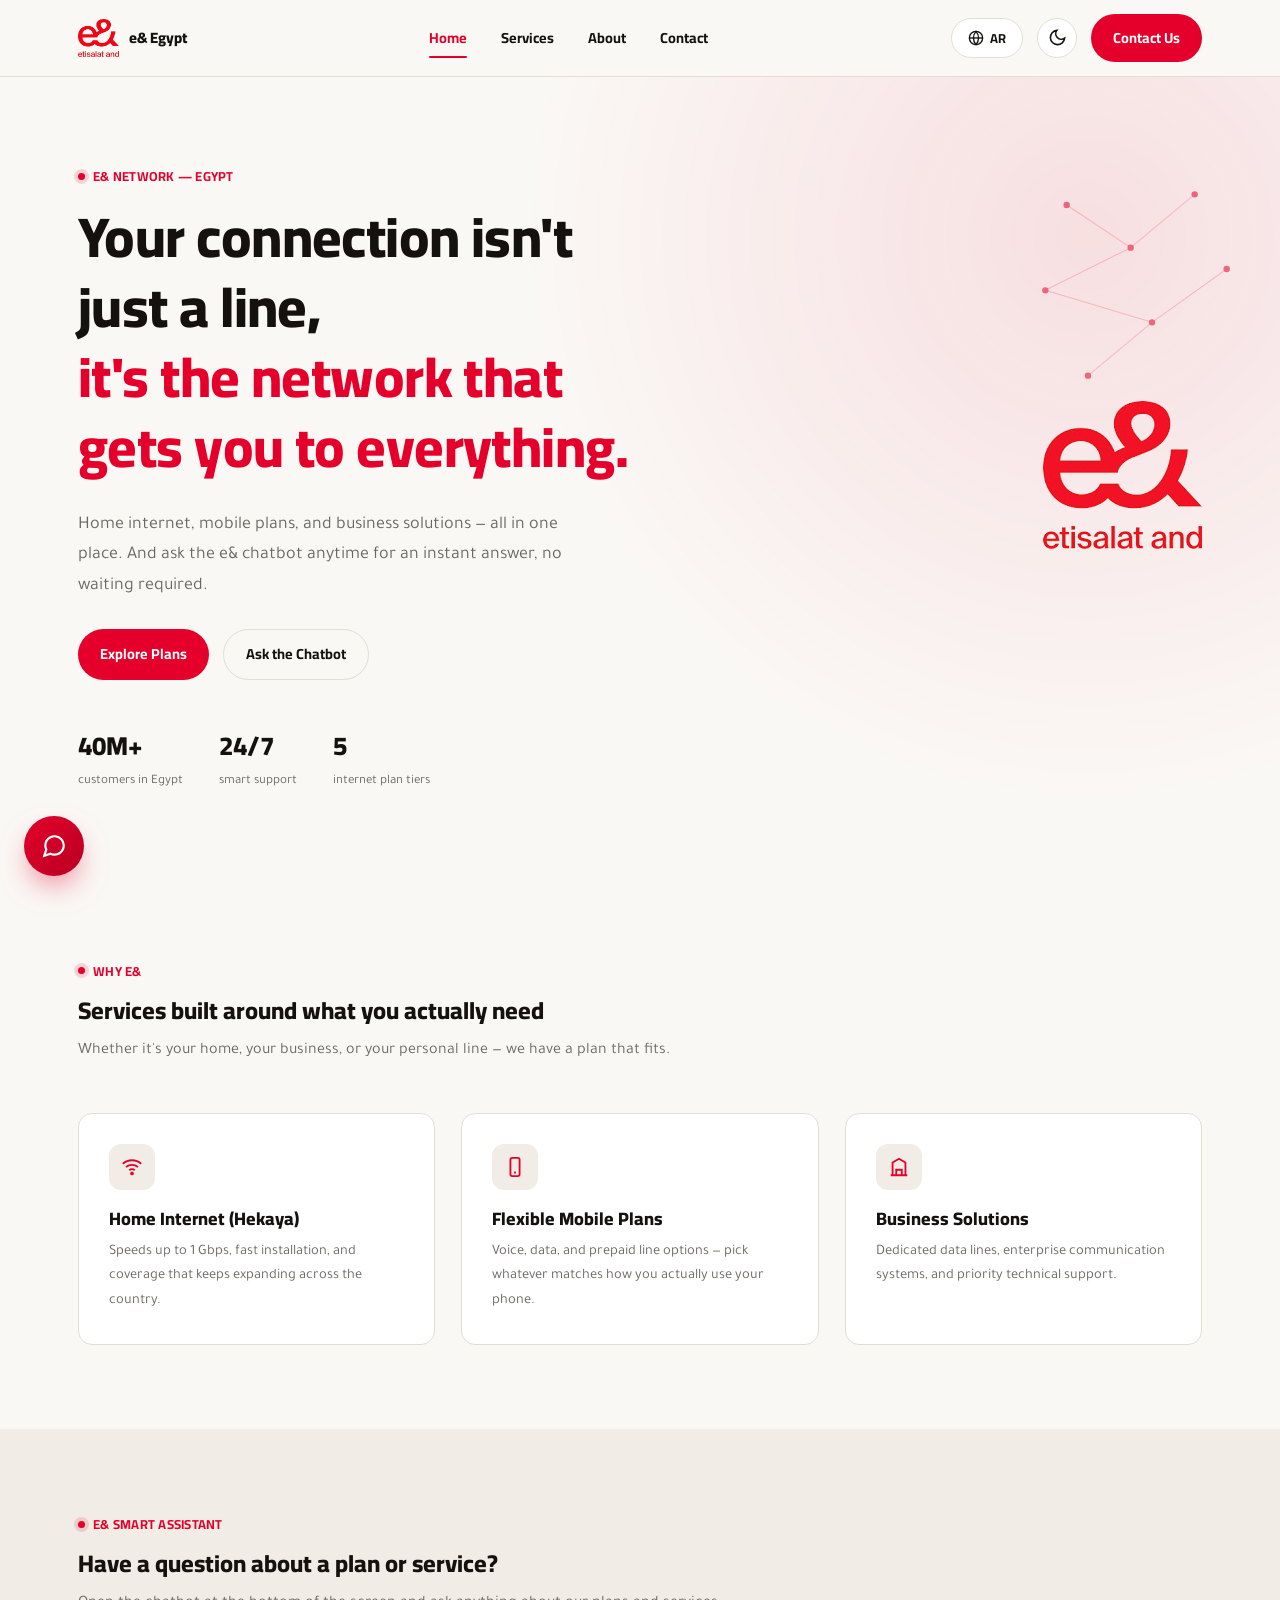
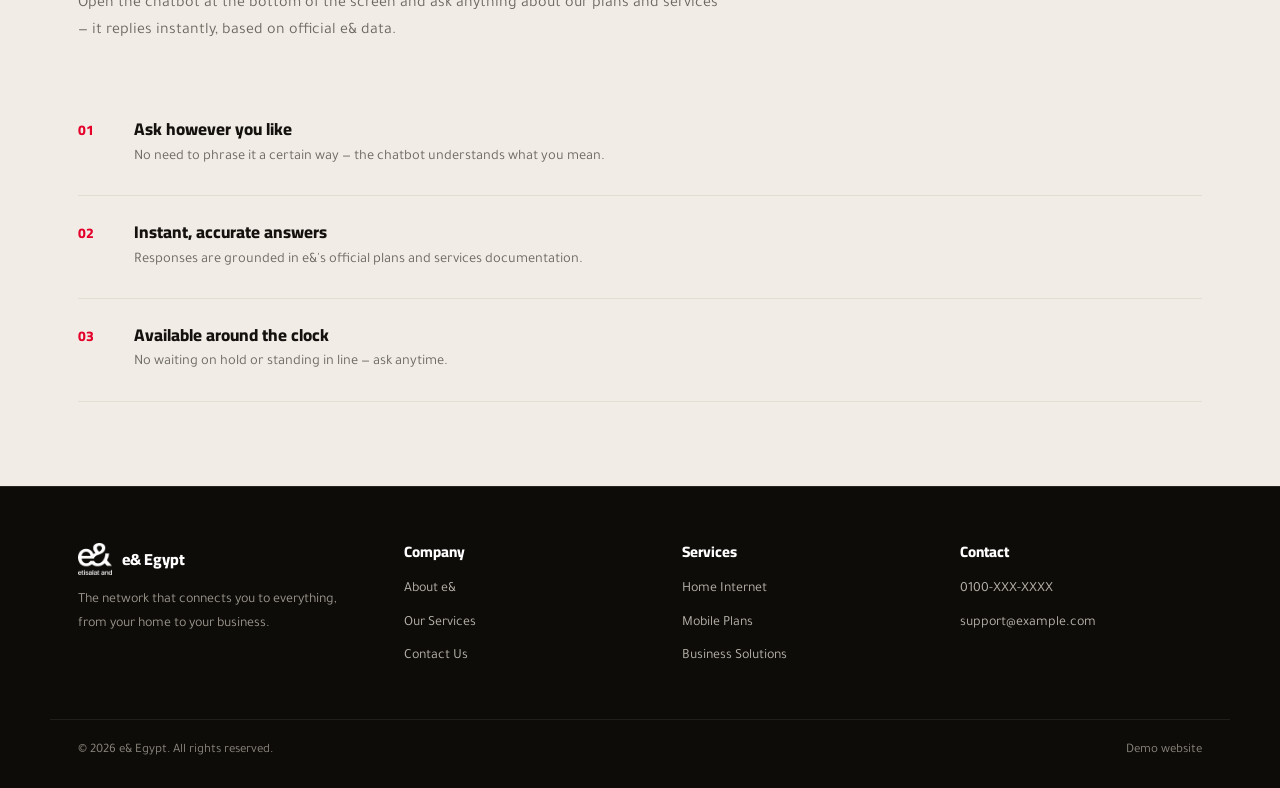
==== site/index.html @ a181a833 "baseline before architecture redesign" ====
<!DOCTYPE html>
<html lang="en">
<head>
<meta charset="UTF-8">
<meta name="viewport" content="width=device-width, initial-scale=1.0">
<title>e& Egypt | Connecting What Matters</title>
<link rel="stylesheet" href="assets/style.css?v=10">
<script src="assets/theme.js?v=10"></script>
<script src="assets/translations.js?v=10"></script>
<script src="assets/lang.js?v=10"></script>
</head>

<body>

<header class="site-header">
  <div class="container">
    <a href="index.html" class="brand">
      <img src="assets/logo.png" alt="e& logo">
      <span data-i18n="brand.name">e& Egypt</span>
    </a>
    <nav class="nav">
      <a href="index.html" class="active" data-i18n="nav.home">Home</a>
      <a href="services.html" data-i18n="nav.services">Services</a>
      <a href="about.html" data-i18n="nav.about">About</a>
      <a href="contact.html" data-i18n="nav.contact">Contact</a>
    </nav>
    <div class="header-actions">
      <button id="lang-toggle" class="lang-toggle" aria-label="Switch language">
        <svg viewBox="0 0 24 24" fill="none" stroke="currentColor" stroke-width="2"><circle cx="12" cy="12" r="10"></circle><line x1="2" y1="12" x2="22" y2="12"></line><path d="M12 2a15 15 0 0 1 0 20 15 15 0 0 1 0-20z"></path></svg>
        <span id="lang-toggle-label">AR</span>
      </button>
      <button id="theme-toggle" class="theme-toggle" aria-label="Toggle dark mode">
        <svg class="moon" viewBox="0 0 24 24" fill="none" stroke="currentColor" stroke-width="2"><path d="M21 12.8A9 9 0 1 1 11.2 3 7 7 0 0 0 21 12.8z"></path></svg>
        <svg class="sun" viewBox="0 0 24 24" fill="none" stroke="currentColor" stroke-width="2"><circle cx="12" cy="12" r="4"></circle><path d="M12 2v2M12 20v2M4.9 4.9l1.4 1.4M17.7 17.7l1.4 1.4M2 12h2M20 12h2M4.9 19.1l1.4-1.4M17.7 6.3l1.4-1.4"></path></svg>
      </button>
      <a href="contact.html" class="btn btn-primary" data-i18n="nav.contactBtn">Contact Us</a>
    </div>
  </div>
</header>

<section class="hero">
  <svg class="signal-grid" viewBox="0 0 1200 700" preserveAspectRatio="xMidYMid slice">
    <g fill="#E4002B">
      <circle cx="1000" cy="120" r="3"></circle>
      <circle cx="1060" cy="160" r="3"></circle>
      <circle cx="1120" cy="110" r="3"></circle>
      <circle cx="980" cy="200" r="3"></circle>
      <circle cx="1080" cy="230" r="3"></circle>
      <circle cx="1150" cy="180" r="3"></circle>
      <circle cx="1020" cy="280" r="3"></circle>
    </g>
    <g stroke="#E4002B" stroke-width="1" opacity="0.35">
      <line x1="1000" y1="120" x2="1060" y2="160"></line>
      <line x1="1060" y1="160" x2="1120" y2="110"></line>
      <line x1="1060" y1="160" x2="980" y2="200"></line>
      <line x1="980" y1="200" x2="1080" y2="230"></line>
      <line x1="1080" y1="230" x2="1150" y2="180"></line>
      <line x1="1080" y1="230" x2="1020" y2="280"></line>
    </g>
  </svg>
  <div class="container hero-inner">
    <div>
      <div class="eyebrow" data-i18n="home.eyebrow">e& Network — Egypt</div>
      <h1 data-i18n-html="home.h1">Your connection isn't just a line,<br><em>it's the network that gets you to everything.</em></h1>
      <p class="lead" data-i18n="home.lead">Home internet, mobile plans, and business solutions — all in one place. And ask the e& chatbot anytime for an instant answer, no waiting required.</p>
      <div class="hero-cta">
        <a href="services.html" class="btn btn-primary" data-i18n="home.ctaPrimary">Explore Plans</a>
        <a href="#chat" class="btn btn-outline open-chat" data-i18n="home.ctaSecondary">Ask the Chatbot</a>
      </div>
      <div class="hero-stats">
        <div class="stat"><b data-i18n="home.stat1n">40M+</b><span data-i18n="home.stat1s">customers in Egypt</span></div>
        <div class="stat"><b data-i18n="home.stat2n">24/7</b><span data-i18n="home.stat2s">smart support</span></div>
        <div class="stat"><b data-i18n="home.stat3n">5</b><span data-i18n="home.stat3s">internet plan tiers</span></div>
      </div>
    </div>
    <div class="hero-visual">
      <img src="assets/logo.png" alt="e& logo" style="width:100%; opacity:.94;">
    </div>
  </div>
</section>

<section>
  <div class="container">
    <div class="section-head">
      <div class="eyebrow" data-i18n="home.whyEyebrow">Why e&</div>
      <h2 data-i18n="home.whyH2">Services built around what you actually need</h2>
      <p data-i18n="home.whyLead">Whether it's your home, your business, or your personal line — we have a plan that fits.</p>
    </div>
    <div class="grid-3">
      <div class="card">
        <div class="icon">
          <svg width="22" height="22" viewBox="0 0 24 24" fill="none" stroke="currentColor" stroke-width="2"><path d="M2 8.5a15 15 0 0 1 20 0M5.5 12a10 10 0 0 1 13 0M9 15.5a5 5 0 0 1 6 0"></path><circle cx="12" cy="19" r="1" fill="currentColor"></circle></svg>
        </div>
        <h3 data-i18n="home.card1h">Home Internet (Hekaya)</h3>
        <p data-i18n="home.card1p">Speeds up to 1 Gbps, fast installation, and coverage that keeps expanding across the country.</p>
      </div>
      <div class="card">
        <div class="icon">
          <svg width="22" height="22" viewBox="0 0 24 24" fill="none" stroke="currentColor" stroke-width="2"><rect x="7" y="2" width="10" height="20" rx="2"></rect><line x1="11" y1="18" x2="13" y2="18"></line></svg>
        </div>
        <h3 data-i18n="home.card2h">Flexible Mobile Plans</h3>
        <p data-i18n="home.card2p">Voice, data, and prepaid line options — pick whatever matches how you actually use your phone.</p>
      </div>
      <div class="card">
        <div class="icon">
          <svg width="22" height="22" viewBox="0 0 24 24" fill="none" stroke="currentColor" stroke-width="2"><path d="M3 21h18M5 21V7l7-4 7 4v14M9 21v-6h6v6"></path></svg>
        </div>
        <h3 data-i18n="home.card3h">Business Solutions</h3>
        <p data-i18n="home.card3p">Dedicated data lines, enterprise communication systems, and priority technical support.</p>
      </div>
    </div>
  </div>
</section>

<section class="section-alt" id="faq">
  <div class="container">
    <div class="section-head">
      <div class="eyebrow" data-i18n="home.faqEyebrow">e& Smart Assistant</div>
      <h2 data-i18n="home.faqH2">Have a question about a plan or service?</h2>
      <p data-i18n="home.faqLead">Open the chatbot at the bottom of the screen and ask anything about our plans and services — it replies instantly, based on official e& data.</p>
    </div>
    <div class="value-row">
      <span class="n">01</span>
      <div><h4 data-i18n="home.row1h">Ask however you like</h4><p data-i18n="home.row1p">No need to phrase it a certain way — the chatbot understands what you mean.</p></div>
    </div>
    <div class="value-row">
      <span class="n">02</span>
      <div><h4 data-i18n="home.row2h">Instant, accurate answers</h4><p data-i18n="home.row2p">Responses are grounded in e&'s official plans and services documentation.</p></div>
    </div>
    <div class="value-row">
      <span class="n">03</span>
      <div><h4 data-i18n="home.row3h">Available around the clock</h4><p data-i18n="home.row3p">No waiting on hold or standing in line — ask anytime.</p></div>
    </div>
  </div>
</section>

<footer class="site-footer">
  <div class="container">
    <div>
      <div class="foot-brand">
        <img src="assets/logo.png" alt="e& logo">
        <span data-i18n="brand.name">e& Egypt</span>
      </div>
      <p style="color:#B9B5AC; font-size:14px; max-width:280px;" data-i18n="footer.tagline">The network that connects you to everything, from your home to your business.</p>
    </div>
    <div>
      <h4 data-i18n="footer.company">Company</h4>
      <a href="about.html" data-i18n="footer.about">About e&</a>
      <a href="services.html" data-i18n="footer.services">Our Services</a>
      <a href="contact.html" data-i18n="footer.contact">Contact Us</a>
    </div>
    <div>
      <h4 data-i18n="footer.servicesHead">Services</h4>
      <a href="services.html" data-i18n="footer.home">Home Internet</a>
      <a href="services.html" data-i18n="footer.mobile">Mobile Plans</a>
      <a href="services.html" data-i18n="footer.business">Business Solutions</a>
    </div>
    <div>
      <h4 data-i18n="footer.contactHead">Contact</h4>
      <a href="tel:0100">0100-XXX-XXXX</a>
      <a href="mailto:support@example.com">support@example.com</a>
    </div>
  </div>
  <div class="footer-bottom">
    <span data-i18n="footer.rights">© 2026 e& Egypt. All rights reserved.</span>
    <span data-i18n="footer.demo">Demo website</span>
  </div>
</footer>

<button id="chat-launcher" aria-label="Open chatbot">
  <svg width="26" height="26" viewBox="0 0 24 24" fill="none" stroke="white" stroke-width="2"><path d="M21 11.5a8.4 8.4 0 0 1-.9 3.8 8.5 8.5 0 0 1-7.6 4.7 8.4 8.4 0 0 1-3.8-.9L3 21l1.9-5.7a8.4 8.4 0 0 1-.9-3.8 8.5 8.5 0 0 1 4.7-7.6 8.4 8.4 0 0 1 3.8-.9h.5a8.48 8.48 0 0 1 8 8v.5z"></path></svg>
</button>
<div id="chat-panel">
  <div class="chat-head">
    <span class="dot"></span>
    <div><b data-i18n="chat.title">e& Assistant</b><small data-i18n="chat.subtitle">Usually replies in seconds</small></div>
    <button id="chat-close" aria-label="Close">✕</button>
  </div>
  <div class="chat-model-bar">
    <span class="chat-model-label" data-i18n="chat.modelSelectorLabel">Model:</span>
    <div class="model-toggle-group">
      <button type="button" class="model-btn active" data-model="cloud">
        <span class="icon">☁️</span>
        <span data-i18n="chat.modelCloud">Cloud (GPT-4o mini)</span>
      </button>
      <button type="button" class="model-btn" data-model="local">
        <span class="icon">⚡</span>
        <span data-i18n="chat.modelLocal">Local GPU (Qwen 3B)</span>
      </button>
    </div>
  </div>
  <div class="chat-body" id="chat-body">
    <div class="msg bot" data-i18n="chat.greeting">Hi! I'm the e& smart assistant 👋 Ask me about any plan or service.</div>
  </div>
  <form class="chat-input" id="chat-form">
    <input type="text" id="chat-input" placeholder="Type your question..." data-i18n-ph="chat.placeholder" autocomplete="off">
    <button type="submit" aria-label="Send">
      <svg width="18" height="18" viewBox="0 0 24 24" fill="none" stroke="white" stroke-width="2"><line x1="22" y1="2" x2="11" y2="13"></line><polygon points="22 2 15 22 11 13 2 9 22 2"></polygon></svg>
    </button>
  </form>
</div>

<script src="assets/chat.js?v=20260830_final_svg_sync"></script>
</body>
</html>
---- site/assets/style.css ----
/* =========================================================
   e& Egypt — Design tokens
   Color: #E4002B (e& red), #12100F (ink), #FAF8F5 (paper),
          #6B6862 (slate/secondary text), #1B7A6B (signal teal accent)
   Type: 'Cairo' for display (bold geometric Arabic), 'Tajawal' for body
   Signature: connectivity "signal-dot" network pattern in hero + section dividers
   ========================================================= */

@import url('https://fonts.googleapis.com/css2?family=Cairo:wght@600;700;800;900&family=Tajawal:wght@400;500;700&display=swap');

:root{
  --red: #E4002B;
  --red-dark: #A5001F;
  --ink: #14110F;
  --paper: #FAF8F5;
  --paper-2: #F1EDE6;
  --slate: #6B6862;
  --teal: #147B6F;
  --line: #E3DDD2;
  --card-bg: #FFFFFF;
  --header-bg: rgba(250,248,245,.88);
  --radius: 14px;
  --shadow: 0 10px 30px -12px rgba(20,17,15,.18);
  --maxw: 1180px;
  color-scheme: light;
}

[data-theme="dark"]{
  --red: #FF3B5C;
  --red-dark: #FF7089;
  --ink: #F3F1EC;
  --paper: #17140F;
  --paper-2: #201C16;
  --slate: #A9A399;
  --teal: #2FBFA9;
  --line: #322C23;
  --card-bg: #1E1A14;
  --header-bg: rgba(23,20,15,.85);
  --shadow: 0 10px 30px -12px rgba(0,0,0,.5);
  color-scheme: dark;
}

*{box-sizing:border-box;}
html{scroll-behavior:smooth;}
body{
  margin:0;
  background:var(--paper);
  color:var(--ink);
  font-family:'Tajawal', sans-serif;
  line-height:1.7;
  -webkit-font-smoothing:antialiased;
  transition:background .25s ease, color .25s ease;
}
html[dir="rtl"] body{
  direction:rtl;
  text-align:right;
}
html[dir="ltr"] body{
  direction:ltr;
  text-align:left;
}
h1,h2,h3,h4{
  font-family:'Cairo', sans-serif;
  font-weight:800;
  margin:0 0 .5em;
  line-height:1.25;
}
p{margin:0 0 1em; color:var(--slate);}
a{color:inherit; text-decoration:none;}
img{max-width:100%; display:block;}
.container{max-width:var(--maxw); margin:0 auto; padding:0 28px;}
.eyebrow{
  display:inline-flex; align-items:center; gap:8px;
  font-family:'Cairo',sans-serif; font-weight:700; font-size:13px;
  letter-spacing:.02em; color:var(--red); text-transform:uppercase;
  margin-bottom:14px;
}
.eyebrow::before{content:''; width:7px; height:7px; border-radius:50%; background:var(--red); box-shadow:0 0 0 4px rgba(228,0,43,.15);}

/* ---------- Header ---------- */
.site-header{
  position:sticky; top:0; z-index:40;
  background:var(--header-bg);
  backdrop-filter:blur(10px);
  border-bottom:1px solid var(--line);
}
.site-header .container{
  display:flex; align-items:center; justify-content:space-between;
  height:76px;
}
.brand{display:flex; align-items:center; gap:10px;}
.brand img{height:38px; width:auto;}
.brand span{font-family:'Cairo',sans-serif; font-weight:800; font-size:15px; color:var(--ink);}
.nav{display:flex; align-items:center; gap:34px;}
.nav a{
  font-family:'Cairo',sans-serif; font-weight:700; font-size:14.5px;
  color:var(--ink); position:relative; padding:6px 0;
}
.nav a.active, .nav a:hover{color:var(--red);}
.nav a.active::after{
  content:''; position:absolute; right:0; bottom:-2px; width:100%; height:2.5px;
  background:var(--red); border-radius:2px;
}
.btn{
  display:inline-flex; align-items:center; gap:8px;
  font-family:'Cairo',sans-serif; font-weight:700; font-size:14.5px;
  padding:12px 22px; border-radius:999px; border:none; cursor:pointer;
  transition:transform .15s ease, box-shadow .15s ease;
}
.btn-primary{background:var(--red); color:#fff;}
.btn-primary:hover{transform:translateY(-2px); box-shadow:0 12px 24px -8px rgba(228,0,43,.5);}
.btn-outline{background:transparent; color:var(--ink); border:1.5px solid var(--line);}
.btn-outline:hover{border-color:var(--ink);}

.theme-toggle{
  width:40px; height:40px; border-radius:50%; border:1.5px solid var(--line);
  background:var(--card-bg); color:var(--ink); cursor:pointer;
  display:flex; align-items:center; justify-content:center;
  transition:border-color .2s ease, transform .2s ease;
}
.theme-toggle:hover{border-color:var(--red); transform:rotate(12deg);}
.theme-toggle svg{width:19px; height:19px;}
.theme-toggle .sun{display:none;}
[data-theme="dark"] .theme-toggle .moon{display:none;}
[data-theme="dark"] .theme-toggle .sun{display:block;}
.header-actions{display:flex; align-items:center; gap:14px;}

.lang-toggle{
  height:40px; padding:0 16px; border-radius:999px; border:1.5px solid var(--line);
  background:var(--card-bg); color:var(--ink); cursor:pointer;
  font-family:'Cairo',sans-serif; font-weight:700; font-size:13px;
  display:flex; align-items:center; gap:6px;
  transition:border-color .2s ease;
}
.lang-toggle:hover{border-color:var(--red);}
.lang-toggle svg{width:16px; height:16px;}

/* ---------- RTL adjustments ---------- */
[dir="rtl"] body{font-family:'Tajawal', sans-serif;}
[dir="rtl"] .nav a.active::after{right:0; left:auto;}
[dir="rtl"] .hero-visual{justify-self:start;}
[dir="rtl"] .hero-stats{direction:rtl; justify-content:flex-start;}
[dir="rtl"] .eyebrow::before{margin-inline-end:0;}
[dir="rtl"] .card{text-align:right;}
[dir="rtl"] .card .icon{margin-inline-end:auto; margin-inline-start:0;}
[dir="rtl"] .value-row{text-align:right;}
[dir="rtl"] .section-head{text-align:right; margin-inline-end:auto; margin-inline-start:0;}
[dir="rtl"] .contact-grid{text-align:right;}
[dir="rtl"] .field label{text-align:right;}
[dir="rtl"] .site-footer{text-align:right;}
[dir="rtl"] .foot-brand{justify-content:flex-start;}
[dir="rtl"] #chat-launcher{left:auto; right:24px;}
[dir="rtl"] #chat-panel{left:auto; right:24px;}
[dir="rtl"] .msg.bot{border-bottom-left-radius:14px; border-bottom-right-radius:4px; align-self:flex-start;}
[dir="rtl"] .msg.user{border-bottom-right-radius:14px; border-bottom-left-radius:4px; align-self:flex-end;}
[dir="rtl"] .chat-head button{margin-inline-start:0; margin-inline-end:auto;}
@media (max-width:920px){
  [dir="rtl"] #chat-panel{left:12px; right:12px;}
  [dir="rtl"] #chat-launcher{right:16px; left:auto;}
}

/* ---------- Hero ---------- */
.hero{
  position:relative; overflow:hidden;
  padding:88px 0 80px;
  background:
    radial-gradient(circle at 85% 20%, rgba(228,0,43,.10), transparent 45%),
    var(--paper);
}
.signal-grid{
  position:absolute; inset:0; z-index:0; opacity:.55; pointer-events:none;
}
.hero .container{position:relative; z-index:1;}
.hero-inner{display:grid; grid-template-columns:1.1fr .9fr; gap:56px; align-items:center;}
.hero h1{font-size:clamp(34px,4.6vw,56px); letter-spacing:-.01em;}
.hero h1 em{font-style:normal; color:var(--red);}
.hero p.lead{font-size:18px; max-width:520px;}
.hero-cta{display:flex; gap:14px; margin-top:28px; flex-wrap:wrap;}
.hero-stats{display:flex; gap:36px; margin-top:44px;}
.stat b{display:block; font-family:'Cairo',sans-serif; font-size:26px; font-weight:800; color:var(--ink);}
.stat span{font-size:13px; color:var(--slate);}

.hero-visual{position:relative; aspect-ratio:1/1; max-width:420px; justify-self:end;}

/* ---------- Sections ---------- */
section{padding:84px 0;}
.section-head{max-width:640px; margin-bottom:48px;}
.section-alt{background:var(--paper-2);}

.grid-3{display:grid; grid-template-columns:repeat(3,1fr); gap:26px;}
.card{
  background:var(--card-bg); border:1px solid var(--line); border-radius:var(--radius);
  padding:30px; transition:box-shadow .2s ease, transform .2s ease;
}
.card:hover{box-shadow:var(--shadow); transform:translateY(-4px);}
.card .icon{
  width:46px; height:46px; border-radius:12px; background:var(--paper-2);
  display:flex; align-items:center; justify-content:center; margin-bottom:18px;
  color:var(--red);
}
.card h3{font-size:18px;}
.card p{margin-bottom:0; font-size:14.5px;}

.divider-wave{height:46px; width:100%; display:block;}

/* ---------- Timeline / list ---------- */
.value-row{
  display:flex; gap:22px; padding:26px 0; border-bottom:1px solid var(--line);
}
.value-row:first-child{border-top:1px solid var(--line);}
.value-row .n{
  font-family:'Cairo',sans-serif; font-weight:800; font-size:14px; color:var(--red);
  min-width:34px;
}
.value-row h4{margin-bottom:4px; font-size:17px;}
.value-row p{margin:0; font-size:14.5px;}

/* ---------- Footer ---------- */
.site-footer,
[data-theme="dark"] .site-footer,
[data-theme="light"] .site-footer{
  background-color: #0E0C09 !important;
  background: #0E0C09 !important;
  color: #DAD6CE !important;
  padding: 56px 0 26px !important;
  border-top: 1px solid #28231C !important;
}
.site-footer .container{display:grid; grid-template-columns:1.2fr 1fr 1fr 1fr; gap:36px;}
.site-footer h4,
[data-theme="dark"] .site-footer h4{
  color: #FFFFFF !important;
  font-family: 'Cairo', sans-serif !important;
  font-weight: 800 !important;
  font-size: 15px !important;
  margin-bottom: 16px !important;
}
.site-footer a,
[data-theme="dark"] .site-footer a{
  color: #B9B5AC !important;
  font-size: 14px !important;
  display: block !important;
  margin-bottom: 10px !important;
  transition: color .2s ease, transform .2s ease !important;
}
.site-footer a:hover,
[data-theme="dark"] .site-footer a:hover{
  color: #E4002B !important;
  transform: translateX(3px) !important;
}
[dir="rtl"] .site-footer a:hover,
[dir="rtl"] [data-theme="dark"] .site-footer a:hover{
  transform: translateX(-3px) !important;
}
.site-footer p,
[data-theme="dark"] .site-footer p{
  color: #9C978D !important;
}
.footer-bottom,
[data-theme="dark"] .footer-bottom{
  max-width:var(--maxw) !important; margin:40px auto 0 !important; padding:20px 28px 0 !important;
  border-top:1px solid rgba(255,255,255,0.08) !important;
  font-size:13px !important; color:#8B877E !important; display:flex !important; justify-content:space-between !important;
}
.foot-brand{display:flex; align-items:center; gap:10px; margin-bottom:14px;}
.foot-brand img{height:32px; filter:brightness(0) invert(1);}
.foot-brand span,
[data-theme="dark"] .foot-brand span{font-family:'Cairo',sans-serif; font-weight:800; font-size:16px; color:#fff !important;}

/* ---------- Page hero (inner pages) ---------- */
.page-hero{padding:64px 0 48px; border-bottom:1px solid var(--line);}
.page-hero h1{font-size:clamp(28px,3.6vw,42px);}

/* ---------- Contact form ---------- */
.contact-grid{display:grid; grid-template-columns:1fr 1fr; gap:52px;}
.field{margin-bottom:18px;}
.field label{display:block; font-family:'Cairo',sans-serif; font-weight:700; font-size:13.5px; margin-bottom:8px;}
.field input, .field textarea{
  width:100%; padding:13px 16px; border:1.5px solid var(--line); border-radius:10px;
  font-family:'Tajawal',sans-serif; font-size:14.5px; background:var(--card-bg); color:var(--ink);
}
.field input:focus, .field textarea:focus{outline:2px solid var(--red); outline-offset:1px; border-color:var(--red);}
.contact-info .item{display:flex; gap:14px; margin-bottom:26px;}
.contact-info .ic{
  width:42px; height:42px; border-radius:10px; background:var(--paper-2);
  display:flex; align-items:center; justify-content:center; color:var(--red); flex-shrink:0;
}
.contact-info h4{font-size:15.5px; margin-bottom:2px;}
.contact-info p{margin:0; font-size:14px;}

/* ---------- Chat widget ---------- */
#chat-launcher{
  position:fixed; left:24px; bottom:24px; z-index:100;
  width:60px; height:60px; border-radius:50%;
  background:linear-gradient(135deg, #E4002B 0%, #B80022 100%) !important; color:#fff !important; border:none; cursor:pointer;
  display:flex; align-items:center; justify-content:center;
  box-shadow:0 14px 30px -8px rgba(228,0,43,.55);
  transition:transform .2s ease;
}
#chat-launcher:hover{transform:scale(1.06);}
#chat-panel{
  position:fixed; left:24px; bottom:96px; z-index:100;
  width:400px; max-width:calc(100vw - 48px); height:560px; max-height:78vh;
  background:var(--card-bg); border-radius:20px; box-shadow:0 24px 60px -12px rgba(0,0,0,.6);
  display:none; flex-direction:column; overflow:hidden; border:1.5px solid var(--line);
}
#chat-panel.open{display:flex;}

.chat-head,
[data-theme="dark"] .chat-head,
[data-theme="light"] .chat-head{
  background: linear-gradient(135deg, #E4002B 0%, #B80022 100%) !important;
  background-color: #E4002B !important;
  color: #FFFFFF !important;
  padding: 16px 20px !important;
  display: flex !important;
  align-items: center !important;
  gap: 12px !important;
  border-bottom: 1px solid rgba(0,0,0,0.15) !important;
  box-shadow: 0 4px 12px rgba(228,0,43,0.25) !important;
}
.chat-head .dot{
  width:10px; height:10px; border-radius:50%; background:#3ED598 !important;
  box-shadow:0 0 0 3px rgba(62,213,152,.35); flex-shrink:0;
}
.chat-head b,
[data-theme="dark"] .chat-head b,
[data-theme="light"] .chat-head b{
  font-family:'Cairo',sans-serif !important;
  font-size:16px !important;
  font-weight:800 !important;
  color:#FFFFFF !important;
  display:block !important;
  letter-spacing:0.01em;
}
.chat-head small,
[data-theme="dark"] .chat-head small,
[data-theme="light"] .chat-head small{
  display:block !important;
  color:#FFE6EA !important;
  font-size:12px !important;
  font-weight:600 !important;
}
.chat-head button,
[data-theme="dark"] .chat-head button{
  margin-inline-start:auto !important;
  background:rgba(255,255,255,0.2) !important;
  border:none !important;
  border-radius:50% !important;
  width:30px !important;
  height:30px !important;
  display:flex !important;
  align-items:center !important;
  justify-content:center !important;
  color:#FFFFFF !important;
  cursor:pointer !important;
  font-size:14px !important;
  transition:background .2s ease, transform .2s ease !important;
}
.chat-head button:hover,
[data-theme="dark"] .chat-head button:hover{
  background:rgba(255,255,255,0.38) !important;
  transform:scale(1.08) !important;
}

/* ── Model Selector Bar ────────────────────────────────────────── */
.chat-model-bar {
  display: flex;
  align-items: center;
  justify-content: space-between;
  padding: 8px 14px;
  background: var(--paper-1, #F4F2EB);
  border-bottom: 1px solid var(--line);
  font-size: 12px;
  gap: 8px;
  flex-shrink: 0;
}
[data-theme="dark"] .chat-model-bar {
  background: rgba(255,255,255,0.03);
  border-bottom-color: rgba(255,255,255,0.08);
}
.chat-model-label {
  font-weight: 700;
  font-size: 11px;
  color: var(--muted, #888);
  text-transform: uppercase;
  letter-spacing: 0.04em;
  flex-shrink: 0;
}
.model-toggle-group {
  display: flex;
  background: var(--card-bg, #fff);
  border: 1px solid var(--line);
  border-radius: 20px;
  padding: 2px;
  gap: 3px;
  flex: 1;
  max-width: 290px;
}
[data-theme="dark"] .model-toggle-group {
  background: rgba(255,255,255,0.06);
  border-color: rgba(255,255,255,0.12);
}
.model-btn {
  flex: 1;
  display: inline-flex;
  align-items: center;
  justify-content: center;
  gap: 4px;
  padding: 5px 8px;
  border: none;
  border-radius: 14px;
  background: transparent;
  color: var(--muted, #777);
  font-size: 11px;
  font-weight: 600;
  font-family: inherit;
  cursor: pointer;
  transition: all 0.2s cubic-bezier(0.4, 0, 0.2, 1);
  white-space: nowrap;
}
.model-btn:hover {
  color: var(--ink, #111);
}
[data-theme="dark"] .model-btn:hover {
  color: #fff;
}
.model-btn.active {
  background: #E4002B;
  color: #ffffff !important;
  font-weight: 700;
  box-shadow: 0 2px 8px rgba(228, 0, 43, 0.35);
}
.model-btn .icon {
  font-size: 11px;
  line-height: 1;
}

/* Model badge on assistant messages */
.msg-model-badge {
  display: inline-flex;
  align-items: center;
  gap: 4px;
  font-size: 10.5px;
  font-weight: 700;
  padding: 2px 8px;
  border-radius: 10px;
  margin-bottom: 6px;
  width: fit-content;
}
.msg-model-badge.cloud {
  background: rgba(59, 130, 246, 0.12);
  color: #2563eb;
  border: 1px solid rgba(59, 130, 246, 0.25);
}
[data-theme="dark"] .msg-model-badge.cloud {
  background: rgba(59, 130, 246, 0.2);
  color: #60a5fa;
  border-color: rgba(59, 130, 246, 0.35);
}
.msg-model-badge.local {
  background: rgba(16, 185, 129, 0.12);
  color: #059669;
  border: 1px solid rgba(16, 185, 129, 0.25);
}
[data-theme="dark"] .msg-model-badge.local {
  background: rgba(16, 185, 129, 0.2);
  color: #34d399;
  border-color: rgba(16, 185, 129, 0.35);
}

.chat-body{
  flex:1;
  overflow-y:auto;
  padding:18px 16px;
  display:flex;
  flex-direction:column;
  gap:14px;
  background:var(--paper-2);
}

.msg{
  max-width:88%; padding:13px 16px; border-radius:16px; font-size:14.5px; line-height:1.7;
  word-wrap:break-word; overflow-wrap:break-word;
  unicode-bidi:plaintext;
}

.msg[dir="rtl"],
.msg.msg-rtl{
  direction:rtl !important;
  text-align:right !important;
  unicode-bidi:isolate !important;
}

.msg[dir="ltr"],
.msg.msg-ltr{
  direction:ltr !important;
  text-align:left !important;
  unicode-bidi:isolate !important;
}

/* Force bot responses to have pure white background and dark text in all themes */
.msg.bot,
[data-theme="dark"] .msg.bot,
[data-theme="light"] .msg.bot{
  background-color: #FFFFFF !important;
  background: #FFFFFF !important;
  border: 1.5px solid #E5E0D6 !important;
  align-self: flex-start !important;
  border-bottom-left-radius: 4px !important;
  color: #14110F !important;
  box-shadow: 0 6px 18px -4px rgba(0,0,0,0.12) !important;
  white-space: pre-line !important;
}
.msg.bot *,
[data-theme="dark"] .msg.bot *,
[data-theme="light"] .msg.bot *{
  color: #14110F !important;
}
.msg.bot p,
[data-theme="dark"] .msg.bot p{
  margin:0 0 10px 0 !important;
  color:#14110F !important;
  unicode-bidi:isolate !important;
}
.msg.bot p:last-child{margin-bottom:0 !important;}
.msg.bot strong,
.msg.bot b,
[data-theme="dark"] .msg.bot strong,
[data-theme="dark"] .msg.bot b{
  font-weight:800 !important;
  color:#000000 !important;
  unicode-bidi:isolate !important;
}
.msg.bot ul,
.msg.bot ol,
[data-theme="dark"] .msg.bot ul,
[data-theme="dark"] .msg.bot ol{
  margin:8px 0 12px 0 !important;
  padding-inline-start:22px !important;
  padding-inline-end:0 !important;
  color:#14110F !important;
}
.msg.bot li,
[data-theme="dark"] .msg.bot li{
  margin-bottom:5px !important;
  color:#14110F !important;
  unicode-bidi:isolate !important;
}
.msg.bot h2,
.msg.bot h3,
.msg.bot h4,
[data-theme="dark"] .msg.bot h2,
[data-theme="dark"] .msg.bot h3,
[data-theme="dark"] .msg.bot h4{
  font-weight:800 !important;
  font-family:'Cairo',sans-serif !important;
  margin:12px 0 6px 0 !important;
  font-size:15px !important;
  color:#000000 !important;
  unicode-bidi:isolate !important;
}
.msg.bot code,
[data-theme="dark"] .msg.bot code{
  background-color:#F2EFEB !important;
  color:#A5001F !important;
  padding:2px 7px !important;
  border-radius:5px !important;
  font-size:13px !important;
  font-family:monospace !important;
  font-weight:700 !important;
  direction:ltr !important;
  display:inline-block !important;
}

.msg.user{
  background:linear-gradient(135deg, #E4002B 0%, #C70025 100%) !important;
  color:#FFFFFF !important;
  align-self:flex-end;
  border-bottom-right-radius:4px;
  box-shadow:0 4px 14px rgba(228,0,43,0.3);
}
.msg.error{background:#FFF1EE; color:#A5001F; border:1px solid #FFC9BE; align-self:flex-start;}

/* ---------- Bot Message Group & Action Buttons ---------- */
.bot-msg-group{
  display:flex;
  flex-direction:column;
  align-items:flex-start;
  max-width:92%;
  gap:6px;
}
.bot-msg-group .msg.bot{
  max-width:100% !important;
  margin:0 !important;
}

.msg-actions{
  display:flex;
  flex-wrap:wrap;
  align-items:center;
  gap:7px;
  padding:2px 4px;
}

.msg-action-btn{
  display:inline-flex;
  align-items:center;
  gap:6px;
  padding:5px 12px;
  border-radius:999px;
  font-family:'Cairo', sans-serif;
  font-size:12px;
  font-weight:700;
  cursor:pointer;
  background:var(--card-bg);
  color:var(--ink);
  border:1.5px solid var(--line);
  box-shadow:0 2px 6px rgba(0,0,0,0.04);
  transition:all .18s ease;
  user-select:none;
}
.msg-action-btn svg{
  width:14px;
  height:14px;
  flex-shrink:0;
  stroke:currentColor;
}
.msg-action-btn:hover{
  transform:translateY(-1.5px);
  border-color:var(--red);
  color:var(--red);
  box-shadow:0 4px 12px rgba(228,0,43,0.15);
}
.msg-action-btn:active{
  transform:translateY(0);
}

.msg-action-btn.wf-btn{
  background:rgba(20,123,111,0.06);
  border-color:rgba(20,123,111,0.25);
  color:var(--teal);
}
.msg-action-btn.wf-btn:hover{
  background:rgba(20,123,111,0.12);
  border-color:var(--teal);
  color:var(--teal);
  box-shadow:0 4px 12px rgba(20,123,111,0.2);
}

.msg-action-btn.sources-btn{
  background:rgba(228,0,43,0.05);
  border-color:rgba(228,0,43,0.25);
  color:var(--red);
}
.msg-action-btn.sources-btn:hover{
  background:rgba(228,0,43,0.1);
  border-color:var(--red);
  color:var(--red);
  box-shadow:0 4px 12px rgba(228,0,43,0.2);
}

.action-count-badge{
  display:inline-flex;
  align-items:center;
  justify-content:center;
  min-width:18px;
  height:18px;
  padding:0 5px;
  border-radius:999px;
  font-size:11px;
  font-weight:800;
  background:var(--red);
  color:#FFFFFF;
  line-height:1;
}

.confidence-pill{
  display:inline-flex;
  align-items:center;
  gap:4px;
  padding:4px 9px;
  border-radius:999px;
  font-family:'Tajawal', sans-serif;
  font-size:11.5px;
  font-weight:700;
  color:var(--slate);
  background:rgba(0,0,0,0.03);
  border:1px dashed var(--line);
}
[data-theme="dark"] .confidence-pill{
  background:rgba(255,255,255,0.05);
}
.confidence-pill .sparkle{
  color:#E4002B;
  font-size:12px;
}

/* ---------- Chat Inspector Slide-up Drawer ---------- */
.chat-inspector{
  position:absolute;
  inset:0;
  z-index:50;
  background:var(--card-bg);
  display:flex;
  flex-direction:column;
  border-radius:20px;
  overflow:hidden;
  transform:translateY(100%);
  opacity:0;
  pointer-events:none;
  transition:transform .28s cubic-bezier(0.16, 1, 0.3, 1), opacity .22s ease;
}
.chat-inspector.open{
  transform:translateY(0);
  opacity:1;
  pointer-events:auto;
}

.inspector-head{
  display:flex;
  align-items:center;
  justify-content:space-between;
  padding:12px 16px;
  background:var(--paper-2);
  border-bottom:1.5px solid var(--line);
  flex-shrink:0;
}

.inspector-tabs{
  display:flex;
  align-items:center;
  gap:6px;
}

.inspector-tab{
  display:inline-flex;
  align-items:center;
  gap:7px;
  padding:7px 14px;
  border-radius:999px;
  font-family:'Cairo', sans-serif;
  font-size:13px;
  font-weight:700;
  background:transparent;
  color:var(--slate);
  border:none;
  cursor:pointer;
  transition:all .18s ease;
}
.inspector-tab:hover{
  color:var(--ink);
  background:rgba(0,0,0,0.04);
}
[data-theme="dark"] .inspector-tab:hover{
  background:rgba(255,255,255,0.06);
}
.inspector-tab.active{
  background:var(--red);
  color:#FFFFFF;
  box-shadow:0 3px 10px rgba(228,0,43,0.3);
}

.inspector-close-btn{
  width:32px;
  height:32px;
  border-radius:50%;
  border:1px solid var(--line);
  background:var(--card-bg);
  color:var(--ink);
  display:flex;
  align-items:center;
  justify-content:center;
  cursor:pointer;
  font-size:14px;
  font-weight:700;
  transition:all .18s ease;
}
.inspector-close-btn:hover{
  border-color:var(--red);
  color:var(--red);
  transform:scale(1.08);
}

.inspector-body{
  flex:1;
  overflow-y:auto;
  padding:16px;
  display:flex;
  flex-direction:column;
  gap:16px;
  background:var(--paper);
}

/* ---------- Workflow Visual Pipeline Flowchart & Glowing Graph ---------- */
.wf-section-title{
  display:flex;
  align-items:center;
  justify-content:space-between;
  margin:0 0 12px 0;
  font-family:'Cairo', sans-serif;
  font-size:14px;
  font-weight:800;
  color:var(--ink);
}

/* ── SVG Flowchart ── */
.wf-svg-wrap{
  background:var(--card-bg);
  border:1.5px solid var(--line);
  border-radius:16px;
  padding:16px 12px 12px;
  overflow-x:auto;
  box-shadow:0 6px 24px rgba(0,0,0,0.04);
}
[data-theme="dark"] .wf-svg-wrap{
  background:#171410;
  box-shadow:0 6px 24px rgba(0,0,0,0.35);
}
.wf-svg-graph{
  min-width:520px;
}

/* SVG node hover glow */
.svg-node-on{
  transition:opacity .15s ease;
}
.svg-node-on:hover{
  opacity:0.88;
}

/* Path summary strip */
.wf-path-strip{
  display:flex;
  flex-wrap:wrap;
  align-items:center;
  gap:4px;
  padding:10px 14px;
  background:var(--paper-2);
  border:1px solid var(--line);
  border-radius:12px;
  font-size:11.5px;
  font-family:'Cairo', sans-serif;
}
.wf-path-chip{
  display:inline-flex;
  align-items:center;
  gap:5px;
  padding:3px 9px;
  border-radius:999px;
  background:rgba(16,185,129,0.1);
  border:1px solid rgba(16,185,129,0.3);
  color:var(--ink);
  font-weight:700;
  white-space:nowrap;
}
.wf-path-chip-num{
  display:inline-flex;
  align-items:center;
  justify-content:center;
  width:16px;
  height:16px;
  border-radius:50%;
  background:#10B981;
  color:#fff;
  font-size:9px;
  font-weight:900;
  flex-shrink:0;
}
.wf-path-sep{
  color:#10B981;
  font-weight:900;
  font-size:13px;
  opacity:0.7;
}

/* Individual Node Cards (kept for backward compat) */
.wf-node-card{
  display:flex;
  flex-direction:column;
  gap:4px;
  padding:10px 14px;
  border-radius:12px;
  background:var(--card-bg);
  border:1.5px solid var(--line);
  min-width:140px;
  max-width:210px;
  cursor:pointer;
  transition:all .22s cubic-bezier(0.16, 1, 0.3, 1);
  position:relative;
  user-select:none;
}
.wf-node-card:hover{
  transform:translateY(-2px);
}

.wf-node-header{
  display:flex;
  align-items:center;
  justify-content:space-between;
  gap:6px;
}
.wf-node-title-group{
  display:flex;
  align-items:center;
  gap:6px;
}
.wf-node-icon{
  font-size:16px;
  line-height:1;
}
.wf-node-title{
  font-family:'Cairo', sans-serif;
  font-size:12.5px;
  font-weight:800;
  color:var(--ink);
}

.wf-node-seq{
  display:inline-flex;
  align-items:center;
  justify-content:center;
  width:18px;
  height:18px;
  border-radius:50%;
  font-size:10px;
  font-weight:800;
  background:var(--paper-2);
  color:var(--slate);
  border:1px solid var(--line);
}

.wf-node-status-chip{
  display:inline-flex;
  align-items:center;
  gap:4px;
  font-size:11px;
  font-family:'Tajawal', sans-serif;
  font-weight:700;
  padding:2px 6px;
  border-radius:6px;
  background:var(--paper-2);
  color:var(--slate);
  margin-top:2px;
  width:fit-content;
  white-space:nowrap;
}

/* ACTIVE GLOWING NODE */
.wf-node-card.node-traversed{
  border-color:#10B981 !important;
  background:linear-gradient(145deg, var(--card-bg) 0%, rgba(16, 185, 129, 0.08) 100%) !important;
  box-shadow:0 0 16px rgba(16, 185, 129, 0.3), inset 0 0 10px rgba(16, 185, 129, 0.08) !important;
}
[data-theme="dark"] .wf-node-card.node-traversed{
  background:linear-gradient(145deg, #1C1813 0%, rgba(16, 185, 129, 0.14) 100%) !important;
}
.wf-node-card.node-traversed .wf-node-title{
  color:var(--ink) !important;
}
.wf-node-card.node-traversed .wf-node-seq{
  background:#10B981 !important;
  color:#FFFFFF !important;
  border-color:#10B981 !important;
  box-shadow:0 0 8px rgba(16, 185, 129, 0.5);
}
.wf-node-card.node-traversed .wf-node-status-chip{
  background:rgba(16, 185, 129, 0.15) !important;
  color:#059669 !important;
}
[data-theme="dark"] .wf-node-card.node-traversed .wf-node-status-chip{
  color:#34D399 !important;
}

/* SKIPPED INACTIVE NODE */
.wf-node-card.node-untaken{
  opacity:0.32;
  border-style:dashed;
  background:transparent;
}

/* GLOWING PATH CONNECTORS */
.wf-path-connector{
  display:inline-flex;
  align-items:center;
  justify-content:center;
  color:var(--slate);
  font-size:16px;
  position:relative;
  flex-shrink:0;
  transition:all .2s ease;
}
.wf-path-connector.path-active{
  color:#10B981 !important;
  text-shadow:0 0 10px #10B981;
  font-weight:900;
  animation:pathFlowPulse 1.8s infinite ease-in-out;
}
.wf-path-connector.path-inactive{
  opacity:0.25;
}
[dir="rtl"] .wf-path-connector.arrow-right{
  transform:rotate(180deg);
}

@keyframes pathFlowPulse{
  0%, 100% { transform: scale(1); filter: drop-shadow(0 0 2px #10B981); }
  50% { transform: scale(1.18); filter: drop-shadow(0 0 8px #10B981); }
}
[dir="rtl"] .wf-path-connector.path-active.arrow-right{
  animation:pathFlowPulseRTL 1.8s infinite ease-in-out;
}
@keyframes pathFlowPulseRTL{
  0%, 100% { transform: rotate(180deg) scale(1); filter: drop-shadow(0 0 2px #10B981); }
  50% { transform: rotate(180deg) scale(1.18); filter: drop-shadow(0 0 8px #10B981); }
}

.radar-pulse-dot{
  width:7px;
  height:7px;
  border-radius:50%;
  background:#10B981;
  box-shadow:0 0 0 rgba(16, 185, 129, 0.6);
  animation:pulseDot 1.6s infinite cubic-bezier(0.66, 0, 0, 1);
  display:inline-block;
  margin-inline-end:4px;
}
@keyframes pulseDot{
  to { box-shadow:0 0 0 6px rgba(16, 185, 129, 0); }
}

/* Start and End nodes */
.wf-node-terminal{
  padding:6px 12px;
  border-radius:999px;
  font-family:'Cairo', sans-serif;
  font-size:11.5px;
  font-weight:800;
  background:var(--paper-2);
  border:1.5px solid var(--line);
  color:var(--slate);
  display:inline-flex;
  align-items:center;
  gap:5px;
}
.wf-node-terminal.terminal-active{
  border-color:#10B981;
  background:rgba(16, 185, 129, 0.1);
  color:#10B981;
  box-shadow:0 0 10px rgba(16, 185, 129, 0.3);
}

.pipeline-diagram{
  background:var(--card-bg);
  border:1.5px solid var(--line);
  border-radius:14px;
  padding:14px;
  display:flex;
  flex-direction:column;
  gap:10px;
  box-shadow:0 4px 14px rgba(0,0,0,0.03);
}


.pipeline-track{
  display:flex;
  flex-wrap:wrap;
  align-items:center;
  justify-content:center;
  gap:8px;
}

.pipeline-node{
  display:flex;
  align-items:center;
  gap:6px;
  padding:7px 11px;
  border-radius:10px;
  background:var(--paper-2);
  border:1.5px solid var(--line);
  font-family:'Cairo', sans-serif;
  font-size:12px;
  font-weight:700;
  color:var(--slate);
  transition:all .2s ease;
}
.pipeline-node .node-ic{
  font-size:14px;
  line-height:1;
}
.pipeline-node.node-active{
  background:rgba(20,123,111,0.08);
  border-color:var(--teal);
  color:var(--ink);
  font-weight:800;
  box-shadow:0 2px 8px rgba(20,123,111,0.15);
}
.pipeline-node.node-highlight{
  background:rgba(228,0,43,0.08);
  border-color:var(--red);
  color:var(--ink);
  font-weight:800;
  box-shadow:0 2px 8px rgba(228,0,43,0.18);
}
.pipeline-node.node-skipped{
  opacity:0.45;
  border-style:dashed;
}

.pipeline-arrow{
  color:var(--slate);
  font-size:14px;
  opacity:0.6;
  flex-shrink:0;
}
[dir="rtl"] .pipeline-arrow{
  transform:rotate(180deg);
}

/* ---------- Workflow Steps Detail Cards ---------- */
.wf-steps-container{
  display:flex;
  flex-direction:column;
  gap:10px;
}

.wf-step-card{
  background:var(--card-bg);
  border:1.5px solid var(--line);
  border-radius:12px;
  padding:12px 14px;
  transition:border-color .18s ease, box-shadow .18s ease;
}
.wf-step-card:hover{
  border-color:var(--teal);
  box-shadow:0 4px 16px rgba(0,0,0,0.05);
}

.wf-step-header{
  display:flex;
  align-items:center;
  justify-content:space-between;
  gap:8px;
  margin-bottom:6px;
}
.wf-step-title-wrap{
  display:flex;
  align-items:center;
  gap:8px;
}
.wf-step-num{
  display:inline-flex;
  align-items:center;
  justify-content:center;
  width:22px;
  height:22px;
  border-radius:50%;
  background:var(--paper-2);
  border:1px solid var(--line);
  font-family:'Cairo', sans-serif;
  font-size:11px;
  font-weight:800;
  color:var(--ink);
}
.wf-step-name{
  font-family:'Cairo', sans-serif;
  font-size:13px;
  font-weight:800;
  color:var(--ink);
}
.wf-step-badge{
  display:inline-flex;
  align-items:center;
  gap:4px;
  padding:3px 9px;
  border-radius:999px;
  font-family:'Cairo', sans-serif;
  font-size:11px;
  font-weight:700;
  background:var(--paper-2);
  border:1px solid var(--line);
  color:var(--ink);
  white-space:nowrap;
}
.wf-step-badge.badge-success{
  background:rgba(62,213,152,0.12);
  border-color:rgba(62,213,152,0.4);
  color:#15803d;
}
[data-theme="dark"] .wf-step-badge.badge-success{
  color:#4ade80;
}
.wf-step-badge.badge-danger{
  background:rgba(228,0,43,0.1);
  border-color:rgba(228,0,43,0.3);
  color:var(--red);
}
.wf-step-badge.badge-warning{
  background:rgba(245,158,11,0.12);
  border-color:rgba(245,158,11,0.35);
  color:#b45309;
}
[data-theme="dark"] .wf-step-badge.badge-warning{
  color:#fbbf24;
}

.wf-step-desc{
  font-family:'Tajawal', sans-serif;
  font-size:12.5px;
  line-height:1.55;
  color:var(--slate);
  margin:0 0 8px 0;
}

.wf-details-grid{
  display:flex;
  flex-wrap:wrap;
  gap:6px;
  margin-top:6px;
  padding-top:6px;
  border-top:1px dashed var(--line);
}
.wf-chip{
  display:inline-flex;
  align-items:center;
  gap:5px;
  padding:3px 8px;
  border-radius:6px;
  background:var(--paper-2);
  font-size:11.5px;
  font-family:'Tajawal', sans-serif;
  color:var(--ink);
}
.wf-chip-label{
  color:var(--slate);
  font-weight:600;
}
.wf-chip-val{
  font-weight:700;
  color:var(--ink);
}

/* ---------- Sources View Cards ---------- */
.sources-container{
  display:flex;
  flex-direction:column;
  gap:12px;
}

.source-card{
  background:var(--card-bg);
  border:1.5px solid var(--line);
  border-radius:12px;
  padding:14px;
  display:flex;
  flex-direction:column;
  gap:8px;
  box-shadow:0 3px 10px rgba(0,0,0,0.03);
  transition:border-color .18s ease, transform .18s ease;
}
.source-card:hover{
  border-color:var(--red);
  transform:translateY(-1px);
}

.source-head{
  display:flex;
  align-items:center;
  justify-content:space-between;
  gap:8px;
}
.source-title-wrap{
  display:flex;
  align-items:center;
  gap:8px;
}
.source-ic{
  color:var(--red);
  display:flex;
  align-items:center;
}
.source-filename{
  font-family:'Cairo', sans-serif;
  font-size:13.5px;
  font-weight:800;
  color:var(--ink);
  word-break:break-word;
}
.source-page-badge{
  display:inline-flex;
  align-items:center;
  padding:2px 8px;
  border-radius:6px;
  background:rgba(228,0,43,0.08);
  border:1px solid rgba(228,0,43,0.2);
  color:var(--red);
  font-family:'Cairo', sans-serif;
  font-size:11px;
  font-weight:700;
  white-space:nowrap;
}

.source-tags{
  display:flex;
  flex-wrap:wrap;
  gap:6px;
}
.source-tag{
  display:inline-flex;
  align-items:center;
  padding:2px 8px;
  border-radius:999px;
  font-size:11.5px;
  font-family:'Tajawal', sans-serif;
  font-weight:700;
  background:var(--paper-2);
  color:var(--slate);
  border:1px solid var(--line);
}

.source-snippet-box{
  background:var(--paper-2);
  border-radius:8px;
  padding:10px 12px;
  border-inline-start:3.5px solid var(--red);
  font-family:'Tajawal', sans-serif;
  font-size:12.5px;
  line-height:1.6;
  color:var(--ink);
  white-space:pre-wrap;
  word-break:break-word;
}

.empty-state-card{
  background:var(--card-bg);
  border:1.5px dashed var(--line);
  border-radius:12px;
  padding:24px 18px;
  text-align:center;
  display:flex;
  flex-direction:column;
  align-items:center;
  gap:10px;
}
.empty-state-ic{
  font-size:32px;
  line-height:1;
}
.empty-state-card p{
  margin:0;
  font-size:13px;
  color:var(--slate);
  line-height:1.6;
}

.bot-table-wrap{width:100%; overflow-x:auto; margin:12px 0; border-radius:10px; border:1px solid #E5E0D6;}
.bot-table{width:100%; border-collapse:collapse; font-size:13px; background:#FFFFFF;}
.bot-table th, .bot-table td{padding:8px 12px; border:1px solid #E5E0D6; text-align:start; color:#14110F;}
.bot-table th{background:#F7F5F0; font-family:'Cairo',sans-serif; font-weight:700; color:#000000;}
/* ---------- Modernized Premium Chat Input Field ---------- */
.chat-input{
  display:flex;
  align-items:center;
  gap:10px;
  padding:14px 16px;
  border-top:1.5px solid var(--line);
  background:var(--paper-2);
  position:relative;
  z-index:10;
  box-shadow:0 -4px 16px rgba(0,0,0,0.04);
}
[data-theme="dark"] .chat-input{
  background:#1A1612;
  box-shadow:0 -4px 20px rgba(0,0,0,0.3);
}

.chat-input input{
  flex:1;
  border:1.5px solid var(--line);
  border-radius:999px;
  padding:12px 18px;
  font-family:'Tajawal', sans-serif;
  font-size:14.5px;
  font-weight:500;
  background:var(--card-bg);
  color:var(--ink);
  unicode-bidi:plaintext;
  outline:none;
  box-shadow:inset 0 1px 3px rgba(0,0,0,0.04);
  transition:all .22s cubic-bezier(0.16, 1, 0.3, 1);
}
[data-theme="dark"] .chat-input input{
  background:#231E18;
  border-color:#383126;
  color:#FAF8F5;
}
.chat-input input::placeholder{
  color:var(--slate);
  opacity:0.75;
  font-family:'Tajawal', sans-serif;
  font-size:14px;
}
.chat-input input[dir="rtl"]{
  text-align:right !important;
  direction:rtl !important;
}
.chat-input input[dir="ltr"]{
  text-align:left !important;
  direction:ltr !important;
}
.chat-input input:focus{
  border-color:var(--red) !important;
  box-shadow:0 0 0 3.5px rgba(228,0,43,0.18), inset 0 1px 3px rgba(0,0,0,0.04) !important;
}
[data-theme="dark"] .chat-input input:focus{
  border-color:var(--red) !important;
  box-shadow:0 0 0 3.5px rgba(255,59,92,0.22), inset 0 1px 3px rgba(0,0,0,0.15) !important;
}

.chat-input button{
  width:44px;
  height:44px;
  min-width:44px;
  border-radius:50%;
  background:linear-gradient(135deg, #E4002B 0%, #B80022 100%);
  color:#FFFFFF;
  border:none;
  cursor:pointer;
  display:flex;
  align-items:center;
  justify-content:center;
  flex-shrink:0;
  box-shadow:0 4px 14px rgba(228,0,43,0.35);
  transition:all .2s cubic-bezier(0.16, 1, 0.3, 1);
}
.chat-input button svg{
  width:19px;
  height:19px;
  stroke:#FFFFFF;
  transition:transform .2s ease;
}
.chat-input button:hover{
  transform:scale(1.08);
  box-shadow:0 6px 18px rgba(228,0,43,0.5);
  filter:brightness(1.08);
}
.chat-input button:hover svg{
  transform:translateX(1px) translateY(-1px);
}
[dir="rtl"] .chat-input button:hover svg{
  transform:translateX(-1px) translateY(-1px);
}
.chat-input button:active{
  transform:scale(0.95);
}

.typing{display:flex; gap:4px; align-self:flex-start; padding:4px 10px;}
.typing span{width:6px; height:6px; border-radius:50%; background:var(--slate); opacity:.5; animation:blink 1.2s infinite;}
.typing span:nth-child(2){animation-delay:.2s;}
.typing span:nth-child(3){animation-delay:.4s;}
@keyframes blink{0%,80%,100%{opacity:.3;} 40%{opacity:1;}}

/* ---------- Responsive ---------- */
@media (max-width:920px){
  .nav{display:none;}
  .hero-inner{grid-template-columns:1fr;}
  .hero-visual{justify-self:center; max-width:280px;}
  .grid-3{grid-template-columns:1fr;}
  .contact-grid{grid-template-columns:1fr;}
  .site-footer .container{grid-template-columns:1fr 1fr; row-gap:30px;}
  #chat-panel{left:12px; right:12px; width:auto; height:580px; max-height:84vh;}
  #chat-launcher{left:16px;}
}

@media (prefers-reduced-motion: reduce){
  *{animation:none !important; transition:none !important;}
}
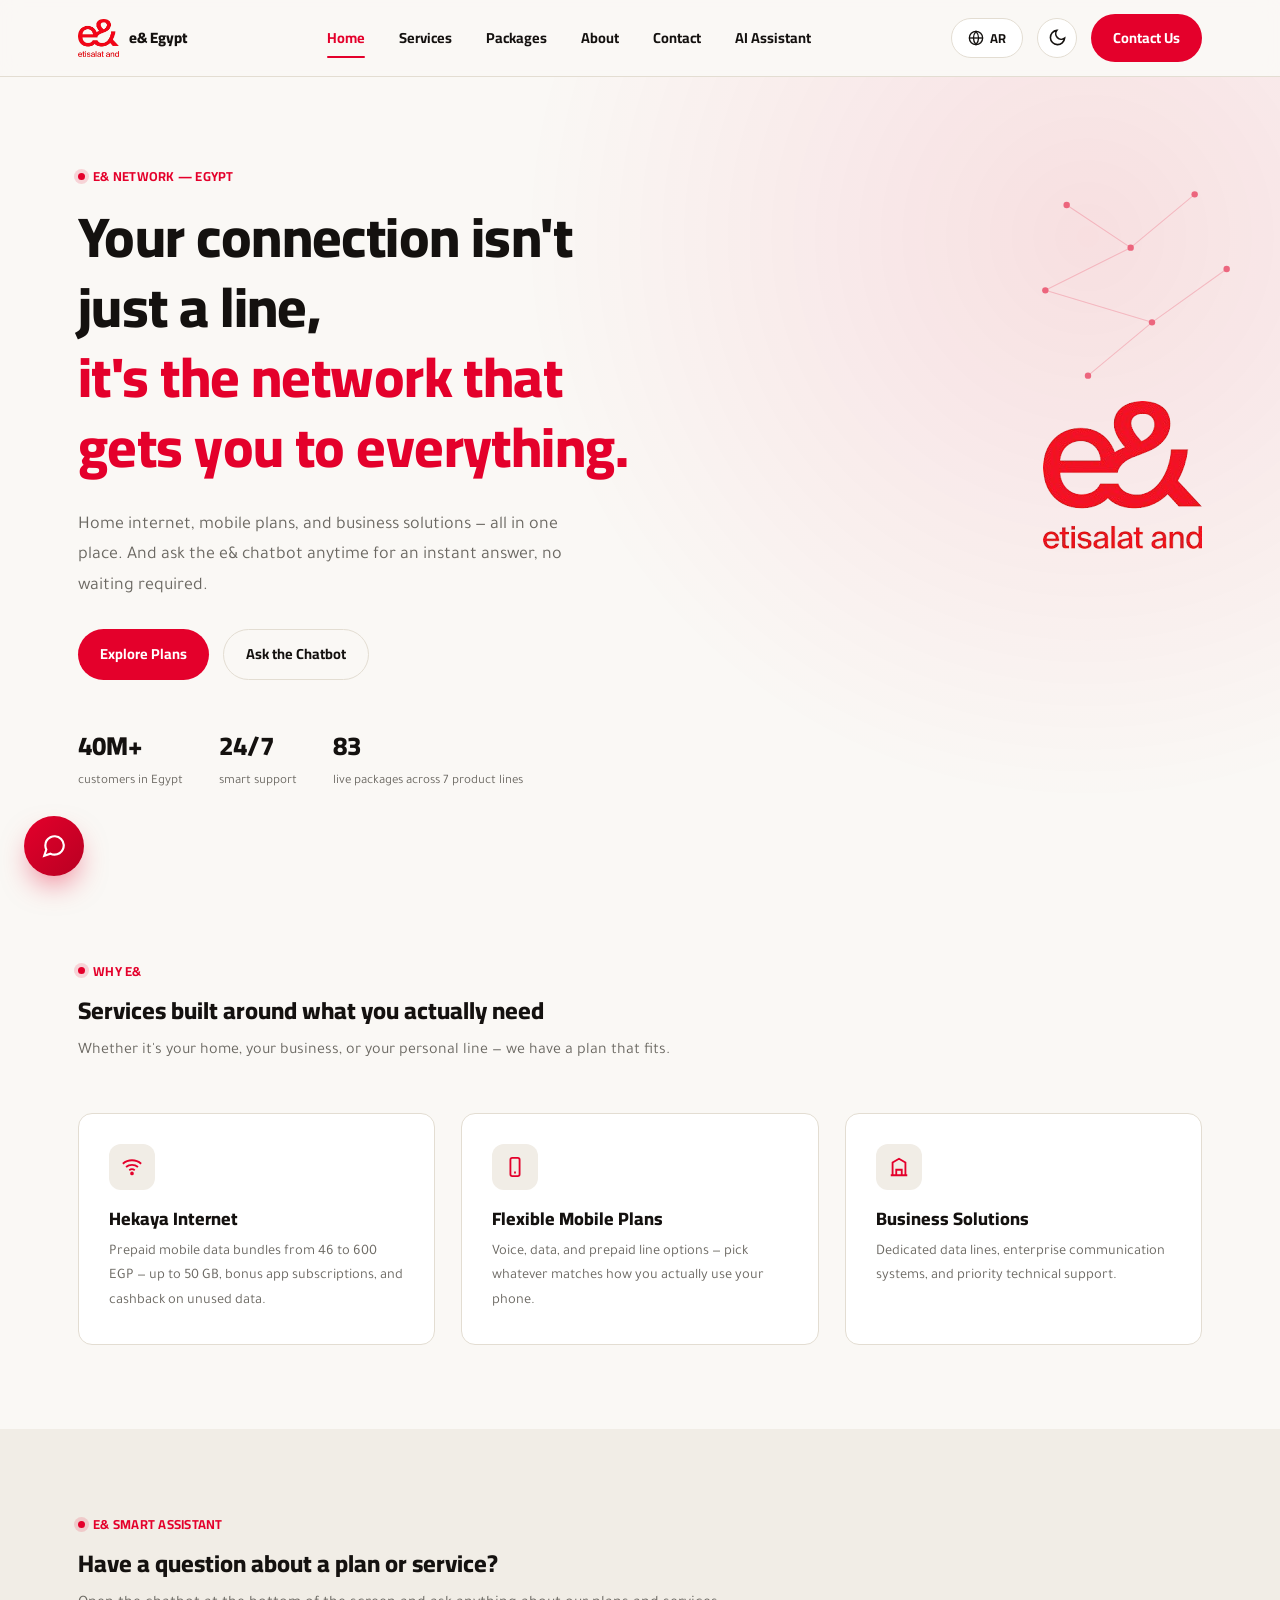
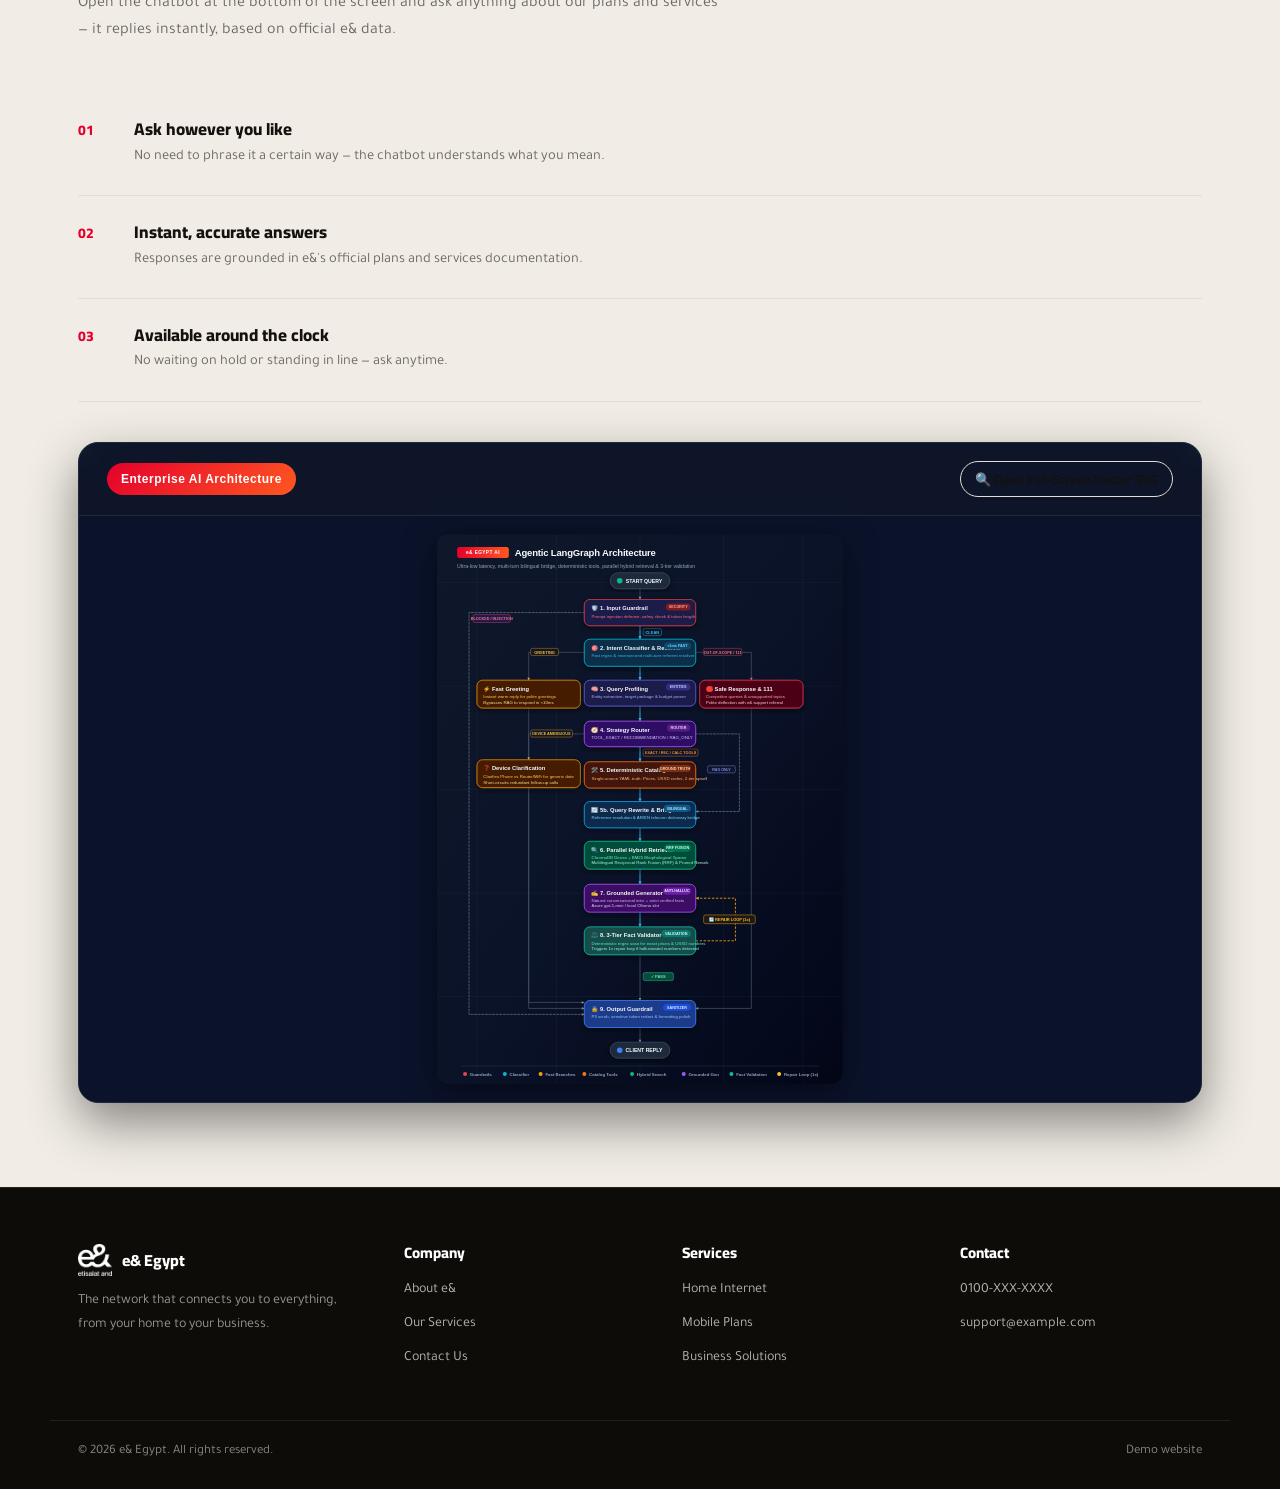
==== commit 6f34754d: "Bilingual agentic RAG: classify/route graph, hybrid retrieval, MCP tools, evaluation suites, local L" ====
--- a/site/index.html
+++ b/site/index.html
@@ -4,10 +4,10 @@
 <meta charset="UTF-8">
 <meta name="viewport" content="width=device-width, initial-scale=1.0">
 <title>e& Egypt | Connecting What Matters</title>
-<link rel="stylesheet" href="assets/style.css?v=10">
-<script src="assets/theme.js?v=10"></script>
-<script src="assets/translations.js?v=10"></script>
-<script src="assets/lang.js?v=10"></script>
+<link rel="stylesheet" href="assets/style.css?v=20260908_chatbot_v1">
+<script src="assets/theme.js?v=20260905_rich_v4"></script>
+<script src="assets/translations.js?v=20260905_rich_v4"></script>
+<script src="assets/lang.js?v=20260905_rich_v4"></script>
 </head>
 
 <body>
@@ -21,8 +21,10 @@
     <nav class="nav">
       <a href="index.html" class="active" data-i18n="nav.home">Home</a>
       <a href="services.html" data-i18n="nav.services">Services</a>
+      <a href="packages.html" data-i18n="nav.packages">Packages</a>
       <a href="about.html" data-i18n="nav.about">About</a>
       <a href="contact.html" data-i18n="nav.contact">Contact</a>
+      <a href="chatbot.html" data-i18n="nav.chatbot">AI Assistant</a>
     </nav>
     <div class="header-actions">
       <button id="lang-toggle" class="lang-toggle" aria-label="Switch language">
@@ -65,12 +67,12 @@
       <p class="lead" data-i18n="home.lead">Home internet, mobile plans, and business solutions — all in one place. And ask the e& chatbot anytime for an instant answer, no waiting required.</p>
       <div class="hero-cta">
         <a href="services.html" class="btn btn-primary" data-i18n="home.ctaPrimary">Explore Plans</a>
-        <a href="#chat" class="btn btn-outline open-chat" data-i18n="home.ctaSecondary">Ask the Chatbot</a>
+        <a href="chatbot.html" class="btn btn-outline" data-i18n="home.ctaSecondary">Ask the Chatbot</a>
       </div>
       <div class="hero-stats">
         <div class="stat"><b data-i18n="home.stat1n">40M+</b><span data-i18n="home.stat1s">customers in Egypt</span></div>
         <div class="stat"><b data-i18n="home.stat2n">24/7</b><span data-i18n="home.stat2s">smart support</span></div>
-        <div class="stat"><b data-i18n="home.stat3n">5</b><span data-i18n="home.stat3s">internet plan tiers</span></div>
+        <div class="stat"><b data-i18n="home.stat3n">83</b><span data-i18n="home.stat3s">live packages across 7 product lines</span></div>
       </div>
     </div>
     <div class="hero-visual">
@@ -91,8 +93,8 @@
         <div class="icon">
           <svg width="22" height="22" viewBox="0 0 24 24" fill="none" stroke="currentColor" stroke-width="2"><path d="M2 8.5a15 15 0 0 1 20 0M5.5 12a10 10 0 0 1 13 0M9 15.5a5 5 0 0 1 6 0"></path><circle cx="12" cy="19" r="1" fill="currentColor"></circle></svg>
         </div>
-        <h3 data-i18n="home.card1h">Home Internet (Hekaya)</h3>
-        <p data-i18n="home.card1p">Speeds up to 1 Gbps, fast installation, and coverage that keeps expanding across the country.</p>
+        <h3 data-i18n="home.card1h">Hekaya Internet</h3>
+        <p data-i18n="home.card1p">Prepaid mobile data bundles from 46 to 600 EGP — up to 50 GB, bonus app subscriptions, and cashback on unused data.</p>
       </div>
       <div class="card">
         <div class="icon">
@@ -131,8 +133,19 @@
       <span class="n">03</span>
       <div><h4 data-i18n="home.row3h">Available around the clock</h4><p data-i18n="home.row3p">No waiting on hold or standing in line — ask anytime.</p></div>
     </div>
+
+    <div class="architecture-card" style="margin-top:40px;">
+      <div class="architecture-card-header">
+        <span class="badge" data-i18n="about.archEyebrow">Agentic AI Architecture</span>
+        <a href="about.html#architecture" class="btn btn-outline" style="padding:6px 14px; font-size:13px;" data-i18n="about.archOpen">🔍 Open Full Diagram</a>
+      </div>
+      <div class="architecture-img-wrap" style="padding:18px;">
+        <img src="assets/agentic_rag_graph.svg" alt="e& Egypt Agentic LangGraph Architecture" class="architecture-img" style="max-height:550px;">
+      </div>
+    </div>
   </div>
 </section>
+
 
 <footer class="site-footer">
   <div class="container">
@@ -185,7 +198,7 @@
       </button>
       <button type="button" class="model-btn" data-model="local">
         <span class="icon">⚡</span>
-        <span data-i18n="chat.modelLocal">Local GPU (Qwen 3B)</span>
+        <span data-i18n="chat.modelLocal">Local GPU (DeepSeek-R1 7B)</span>
       </button>
     </div>
   </div>
@@ -200,7 +213,6 @@
   </form>
 </div>
 
-<script src="assets/chat.js?v=20260830_final_svg_sync"></script>
+<script src="assets/chat.js?v=20260908_anim_v2"></script>
 </body>
 </html>
-
--- a/site/assets/style.css
+++ b/site/assets/style.css
@@ -152,8 +152,8 @@
 [dir="rtl"] #chat-launcher{left:auto; right:24px;}
 [dir="rtl"] #chat-panel{left:auto; right:24px;}
 [dir="rtl"] .msg.bot{border-bottom-left-radius:14px; border-bottom-right-radius:4px; align-self:flex-start;}
-[dir="rtl"] .msg.user{border-bottom-right-radius:14px; border-bottom-left-radius:4px; align-self:flex-end;}
-[dir="rtl"] .chat-head button{margin-inline-start:0; margin-inline-end:auto;}
+[dir="rtl"] .chat-head button{margin-inline-start:6px; margin-inline-end:0;}
+[dir="rtl"] .chat-head button:first-of-type{margin-inline-start:auto; margin-inline-end:0;}
 @media (max-width:920px){
   [dir="rtl"] #chat-panel{left:12px; right:12px;}
   [dir="rtl"] #chat-launcher{right:16px; left:auto;}
@@ -302,6 +302,9 @@
   width:400px; max-width:calc(100vw - 48px); height:560px; max-height:78vh;
   background:var(--card-bg); border-radius:20px; box-shadow:0 24px 60px -12px rgba(0,0,0,.6);
   display:none; flex-direction:column; overflow:hidden; border:1.5px solid var(--line);
+  transition:width .25s cubic-bezier(0.16,1,0.3,1), height .25s cubic-bezier(0.16,1,0.3,1),
+             top .25s cubic-bezier(0.16,1,0.3,1), left .25s cubic-bezier(0.16,1,0.3,1),
+             transform .25s cubic-bezier(0.16,1,0.3,1);
 }
 #chat-panel.open{display:flex;}
 
@@ -342,7 +345,8 @@
 }
 .chat-head button,
 [data-theme="dark"] .chat-head button{
-  margin-inline-start:auto !important;
+  margin-inline-start:6px !important;
+  margin-inline-end:0 !important;
   background:rgba(255,255,255,0.2) !important;
   border:none !important;
   border-radius:50% !important;
@@ -355,6 +359,10 @@
   cursor:pointer !important;
   font-size:14px !important;
   transition:background .2s ease, transform .2s ease !important;
+}
+.chat-head button:first-of-type,
+[data-theme="dark"] .chat-head button:first-of-type{
+  margin-inline-start:auto !important;
 }
 .chat-head button:hover,
 [data-theme="dark"] .chat-head button:hover{
@@ -469,8 +477,10 @@
 }
 
 .chat-body{
+  position:relative;
   flex:1;
   overflow-y:auto;
+  scroll-behavior:smooth;
   padding:18px 16px;
   display:flex;
   flex-direction:column;
@@ -479,6 +489,7 @@
 }
 
 .msg{
+  flex-shrink:0;
   max-width:88%; padding:13px 16px; border-radius:16px; font-size:14.5px; line-height:1.7;
   word-wrap:break-word; overflow-wrap:break-word;
   unicode-bidi:plaintext;
@@ -586,6 +597,7 @@
   display:flex;
   flex-direction:column;
   align-items:flex-start;
+  flex-shrink:0;
   max-width:92%;
   gap:6px;
 }
@@ -1299,6 +1311,42 @@
   white-space:nowrap;
 }
 
+.source-chunk-badge{
+  display:inline-flex;
+  align-items:center;
+  padding:2px 7px;
+  border-radius:6px;
+  background:#E4002B;
+  color:#FFFFFF;
+  font-family:'Cairo', sans-serif;
+  font-size:10.5px;
+  font-weight:800;
+  white-space:nowrap;
+  box-shadow:0 2px 6px rgba(228,0,43,0.3);
+}
+
+.source-copy-btn{
+  display:inline-flex;
+  align-items:center;
+  gap:4px;
+  padding:3px 8px;
+  border-radius:6px;
+  background:var(--paper-2);
+  border:1px solid var(--line);
+  color:var(--slate);
+  font-family:'Cairo', sans-serif;
+  font-size:11px;
+  font-weight:700;
+  cursor:pointer;
+  transition:all .18s ease;
+  user-select:none;
+}
+.source-copy-btn:hover{
+  border-color:var(--ink);
+  color:var(--ink);
+  background:var(--card-bg);
+}
+
 .source-tags{
   display:flex;
   flex-wrap:wrap;
@@ -1309,7 +1357,7 @@
   align-items:center;
   padding:2px 8px;
   border-radius:999px;
-  font-size:11.5px;
+  font-size:11px;
   font-family:'Tajawal', sans-serif;
   font-weight:700;
   background:var(--paper-2);
@@ -1319,15 +1367,76 @@
 
 .source-snippet-box{
   background:var(--paper-2);
-  border-radius:8px;
-  padding:10px 12px;
-  border-inline-start:3.5px solid var(--red);
+  border-radius:10px;
+  padding:12px 14px;
+  border-inline-start:4px solid var(--red);
   font-family:'Tajawal', sans-serif;
-  font-size:12.5px;
-  line-height:1.6;
+  font-size:13px;
+  line-height:1.7;
   color:var(--ink);
   white-space:pre-wrap;
   word-break:break-word;
+  max-height:300px;
+  overflow-y:auto;
+  border:1px solid var(--line);
+  border-inline-start:4px solid var(--red);
+}
+[data-theme="dark"] .source-snippet-box{
+  background:#131822;
+  border-color:#222d3d;
+  border-inline-start-color:#E4002B;
+  color:#f1f5f9;
+}
+
+.source-snippet-box.source-rtl{
+  direction:rtl !important;
+  text-align:right !important;
+  unicode-bidi:isolate !important;
+}
+
+.source-snippet-box.source-ltr{
+  direction:ltr !important;
+  text-align:left !important;
+  unicode-bidi:isolate !important;
+}
+
+/* Snippet expand/collapse */
+.src-snippet-preview,
+.src-snippet-full{
+  display:block;
+  white-space:pre-wrap;
+  word-break:break-word;
+}
+
+.src-expand-btn{
+  display:inline-flex;
+  align-items:center;
+  gap:4px;
+  margin-top:8px;
+  padding:3px 10px;
+  border-radius:6px;
+  background:transparent;
+  border:1px solid rgba(228,0,43,0.35);
+  color:var(--red);
+  font-family:'Cairo', sans-serif;
+  font-size:11px;
+  font-weight:700;
+  cursor:pointer;
+  transition:all .18s ease;
+}
+.src-expand-btn:hover{
+  background:rgba(228,0,43,0.07);
+  border-color:var(--red);
+}
+
+/* Internal chunk ID subtle footer */
+.source-chunk-id{
+  font-family:monospace;
+  font-size:10px;
+  color:var(--slate);
+  opacity:.6;
+  word-break:break-all;
+  padding-top:2px;
 }
 
 .empty-state-card{
@@ -1453,11 +1562,346 @@
   transform:scale(0.95);
 }
 
-.typing{display:flex; gap:4px; align-self:flex-start; padding:4px 10px;}
-.typing span{width:6px; height:6px; border-radius:50%; background:var(--slate); opacity:.5; animation:blink 1.2s infinite;}
-.typing span:nth-child(2){animation-delay:.2s;}
-.typing span:nth-child(3){animation-delay:.4s;}
-@keyframes blink{0%,80%,100%{opacity:.3;} 40%{opacity:1;}}
+.typing{display:none;}
+
+/* ---------- Claude-style Live Agent Thinking / Working Card ---------- */
+.agent-thinking-card{
+  align-self:flex-start;
+  flex-shrink:0;
+  width:calc(100% - 24px);
+  max-width:360px;
+  background:var(--card-bg, #ffffff);
+  border:1.5px solid var(--line, #e2e8f0);
+  border-radius:16px;
+  padding:12px 14px;
+  display:flex;
+  flex-direction:column;
+  gap:9px;
+  box-shadow:0 6px 20px rgba(0,0,0,0.06);
+  position:relative;
+  overflow:hidden;
+  animation:fadeInThinking .22s cubic-bezier(0.16, 1, 0.3, 1);
+  transition:all .2s ease;
+  user-select:none;
+}
+[data-theme="dark"] .agent-thinking-card{
+  background:var(--card-bg);
+  border-color:var(--line);
+  box-shadow:0 6px 24px rgba(0,0,0,0.5), 0 0 0 1px rgba(228,0,43,0.08);
+}
+
+.thinking-header{
+  display:flex;
+  align-items:center;
+  justify-content:space-between;
+  gap:8px;
+}
+
+.thinking-status-wrap{
+  display:flex;
+  align-items:center;
+  gap:8px;
+}
+
+.thinking-beacon{
+  width:16px;
+  height:16px;
+  position:relative;
+  display:flex;
+  align-items:center;
+  justify-content:center;
+  flex-shrink:0;
+}
+
+.thinking-beacon-ring{
+  position:absolute;
+  inset:0;
+  border-radius:50%;
+  border:2px solid #E4002B;
+  opacity:0.7;
+  animation:beaconPulse 1.4s infinite cubic-bezier(0.215, 0.61, 0.355, 1);
+}
+
+.thinking-beacon-dot{
+  width:7px;
+  height:7px;
+  border-radius:50%;
+  background:#E4002B;
+  box-shadow:0 0 8px rgba(228,0,43,0.7);
+}
+
+.thinking-title{
+  font-family:'Cairo', sans-serif;
+  font-size:12.5px;
+  font-weight:800;
+  color:var(--ink);
+}
+
+.thinking-timer{
+  font-family:'SF Mono', 'Fira Code', monospace;
+  font-size:11px;
+  font-weight:700;
+  color:var(--slate);
+  background:var(--paper-2);
+  border:1px solid var(--line);
+  padding:2px 7px;
+  border-radius:999px;
+  display:inline-flex;
+  align-items:center;
+  gap:4px;
+}
+
+.thinking-stage-wrap{
+  display:flex;
+  align-items:center;
+  gap:6px;
+  min-height:22px;
+}
+
+.thinking-stage-text{
+  font-family:'Tajawal', sans-serif;
+  font-size:12.5px;
+  color:var(--slate);
+  line-height:1.4;
+  transition:opacity .2s ease, transform .2s ease;
+  white-space:nowrap;
+  overflow:hidden;
+  text-overflow:ellipsis;
+}
+
+.thinking-shimmer-bar{
+  height:3px;
+  width:100%;
+  background:var(--paper-2);
+  border-radius:3px;
+  overflow:hidden;
+  position:relative;
+}
+
+.thinking-shimmer-thumb{
+  height:100%;
+  width:50%;
+  background:linear-gradient(90deg, transparent 0%, #E4002B 50%, transparent 100%);
+  position:absolute;
+  animation:shimmerMove 1.5s infinite ease-in-out;
+}
+
+@keyframes shimmerMove{
+  0%{transform:translateX(-100%);}
+  100%{transform:translateX(300%);}
+}
+
+@keyframes beaconPulse{
+  0%{transform:scale(0.6); opacity:1;}
+  100%{transform:scale(1.7); opacity:0;}
+}
+
+@keyframes fadeInThinking{
+  from{opacity:0; transform:translateY(5px);}
+  to{opacity:1; transform:translateY(0);}
+}
+
+/* ---------- Claude-style Post-Response Collapsible Thought Box ---------- */
+.thought-box{
+  width:100%;
+  background:var(--card-bg, #ffffff);
+  border:1.5px solid var(--line, #e2e8f0);
+  border-radius:12px;
+  overflow:hidden;
+  margin-bottom:6px;
+  transition:all .18s ease;
+  font-family:'Cairo', sans-serif;
+}
+[data-theme="dark"] .thought-box{
+  background:var(--card-bg);
+  border-color:var(--line);
+}
+
+.thought-toggle-btn{
+  width:100%;
+  padding:7px 12px;
+  display:flex;
+  align-items:center;
+  justify-content:space-between;
+  background:transparent;
+  border:none;
+  cursor:pointer;
+  color:var(--slate);
+  font-family:'Cairo', sans-serif;
+  font-size:11.5px;
+  font-weight:700;
+  transition:background .15s ease, color .15s ease;
+  user-select:none;
+  text-align:inherit;
+}
+.thought-toggle-btn:hover{
+  background:var(--paper-2);
+  color:var(--ink);
+}
+
+.thought-label-wrap{
+  display:flex;
+  align-items:center;
+  gap:6px;
+}
+
+.thought-icon{
+  font-size:12px;
+  display:inline-flex;
+  align-items:center;
+  color:#E4002B;
+}
+
+.thought-chevron{
+  font-size:10px;
+  transition:transform .2s ease;
+  display:inline-block;
+  opacity:0.7;
+}
+.thought-box.open .thought-chevron{
+  transform:rotate(180deg);
+}
+
+.thought-content{
+  display:none;
+  padding:8px 12px 10px;
+  border-top:1px dashed var(--line);
+  background:var(--paper-2);
+  font-family:'Tajawal', sans-serif;
+}
+.thought-box.open .thought-content{
+  display:block;
+  animation:fadeInAccordion .18s ease;
+}
+
+@keyframes fadeInAccordion{
+  from{opacity:0; transform:translateY(-3px);}
+  to{opacity:1; transform:translateY(0);}
+}
+
+.thought-timeline{
+  display:flex;
+  flex-direction:column;
+  gap:5px;
+  margin-bottom:6px;
+}
+
+.thought-step-item{
+  display:flex;
+  align-items:center;
+  justify-content:space-between;
+  font-size:11.5px;
+  padding:3px 8px;
+  border-radius:6px;
+  background:var(--card-bg);
+  border:1px solid var(--line);
+  gap:6px;
+}
+[data-theme="dark"] .thought-step-item{
+  background:#171e2c;
+  border-color:#2a3a52;
+}
+
+.thought-step-info{
+  display:flex;
+  align-items:center;
+  gap:6px;
+  font-weight:700;
+  color:var(--ink);
+  overflow:hidden;
+  text-overflow:ellipsis;
+  white-space:nowrap;
+}
+
+.thought-step-time{
+  font-family:'SF Mono', 'Fira Code', monospace;
+  font-size:10.5px;
+  font-weight:800;
+  color:#059669;
+  background:rgba(16,185,129,0.12);
+  padding:1px 6px;
+  border-radius:4px;
+  flex-shrink:0;
+}
+[data-theme="dark"] .thought-step-time{
+  color:#34d399;
+  background:rgba(16,185,129,0.2);
+}
+
+.thought-graph-link{
+  display:inline-flex;
+  align-items:center;
+  gap:4px;
+  margin-top:4px;
+  font-size:11px;
+  font-weight:800;
+  color:var(--teal, #059669);
+  background:transparent;
+  border:none;
+  cursor:pointer;
+  padding:2px 0;
+  font-family:'Cairo', sans-serif;
+  text-decoration:underline;
+  text-underline-offset:2px;
+  transition:color .15s ease;
+}
+.thought-graph-link:hover{
+  color:var(--red);
+}
+
+/* ---------- Workflow Steps Detail Cards Timing Badges ---------- */
+.wf-step-time{
+  display:inline-flex;
+  align-items:center;
+  gap:3px;
+  padding:2px 7px;
+  border-radius:6px;
+  font-family:'SF Mono', 'Fira Code', monospace;
+  font-size:10.5px;
+  font-weight:800;
+  background:rgba(16,185,129,0.12);
+  color:#059669;
+  border:1px solid rgba(16,185,129,0.25);
+  margin-inline-start:auto;
+}
+[data-theme="dark"] .wf-step-time{
+  background:rgba(16,185,129,0.2);
+  color:#34d399;
+  border-color:rgba(16,185,129,0.35);
+}
+
+.msg-action-latency{
+  display:inline-flex;
+  align-items:center;
+  gap:4px;
+  font-family:'SF Mono', 'Fira Code', monospace;
+  font-size:11px;
+  font-weight:700;
+  color:var(--slate);
+  padding:4px 8px;
+  border-radius:999px;
+  background:var(--paper-2);
+  border:1px solid var(--line);
+}
+
+.wf-total-badge{
+  display:inline-flex;
+  align-items:center;
+  gap:5px;
+  padding:4px 10px;
+  border-radius:8px;
+  font-family:'SF Mono', 'Fira Code', monospace;
+  font-size:11px;
+  font-weight:800;
+  background:rgba(14,165,233,0.12);
+  color:#0284c7;
+  border:1px solid rgba(14,165,233,0.25);
+}
+[data-theme="dark"] .wf-total-badge{
+  background:rgba(14,165,233,0.2);
+  color:#38bdf8;
+  border-color:rgba(14,165,233,0.35);
+}
 
 /* ---------- Responsive ---------- */
 @media (max-width:920px){
@@ -1475,3 +1919,609 @@
   *{animation:none !important; transition:none !important;}
 }
 
+/* ---------- Packages Page ---------- */
+.pkg-toolbar{
+  display:flex; align-items:center; justify-content:space-between; gap:16px;
+  flex-wrap:wrap; margin-bottom:22px;
+}
+.pkg-search-wrap{
+  position:relative; flex:1 1 280px; max-width:380px;
+}
+.pkg-search-wrap svg{
+  position:absolute; left:14px; top:50%; transform:translateY(-50%); color:var(--slate); pointer-events:none;
+}
+[dir="rtl"] .pkg-search-wrap svg{left:auto; right:14px;}
+#pkg-search{
+  width:100%; padding:11px 14px 11px 40px; border-radius:999px; border:1.5px solid var(--line);
+  background:var(--card-bg); color:var(--ink); font-family:'Tajawal',sans-serif; font-size:14px;
+}
+[dir="rtl"] #pkg-search{padding:11px 40px 11px 14px;}
+#pkg-search:focus{outline:2px solid var(--red); outline-offset:1px; border-color:var(--red);}
+
+.pkg-family-tabs{display:flex; gap:8px; flex-wrap:wrap;}
+.pkg-tab{
+  border:1.5px solid var(--line); background:var(--card-bg); color:var(--ink);
+  padding:8px 14px; border-radius:999px; font-family:'Tajawal',sans-serif; font-weight:700;
+  font-size:13px; cursor:pointer; display:inline-flex; align-items:center; gap:6px; transition:.15s ease;
+}
+.pkg-tab:hover{border-color:var(--red); color:var(--red);}
+.pkg-tab.active{background:var(--red); border-color:var(--red); color:#fff;}
+.pkg-tab-count{
+  background:rgba(0,0,0,.08); border-radius:999px; padding:1px 7px; font-size:11px; font-weight:800;
+}
+.pkg-tab.active .pkg-tab-count{background:rgba(255,255,255,.25);}
+[data-theme="dark"] .pkg-tab-count{background:rgba(255,255,255,.1);}
+
+.pkg-count{color:var(--slate); font-size:13px; font-weight:600; margin-bottom:14px;}
+
+.pkg-grid{
+  display:grid; grid-template-columns:repeat(auto-fill, minmax(280px, 1fr)); gap:20px; padding-bottom:60px;
+}
+.pkg-loading{
+  grid-column:1/-1; text-align:center; padding:60px 20px; color:var(--slate); font-size:14px;
+}
+.pkg-error{color:var(--red);}
+.pkg-empty{text-align:center; padding:60px 20px; color:var(--slate); font-size:14px; display:none;}
+
+.pkg-card{
+  background:var(--card-bg); border:1px solid var(--line); border-radius:var(--radius);
+  padding:20px; display:flex; flex-direction:column; gap:8px;
+  transition:box-shadow .2s ease, transform .2s ease;
+}
+.pkg-card:hover{box-shadow:var(--shadow); transform:translateY(-3px);}
+.pkg-card-top{display:flex; justify-content:space-between; align-items:center;}
+.pkg-family-badge{
+  font-size:11px; font-weight:800; letter-spacing:.02em; text-transform:uppercase;
+  color:var(--red); background:var(--paper-2); border-radius:999px; padding:3px 10px;
+}
+.pkg-name{font-size:16.5px; font-family:'Cairo',sans-serif; font-weight:800; margin:2px 0 0;}
+.pkg-price-row{display:flex; align-items:baseline; gap:8px;}
+.pkg-price{font-family:'Cairo',sans-serif; font-size:24px; font-weight:800; color:var(--ink);}
+.pkg-price small{font-size:13px; font-weight:700; color:var(--slate);}
+.pkg-price-note{font-size:11.5px; color:var(--slate);}
+.pkg-total-note{font-size:12.5px; color:var(--slate); margin-top:-6px;}
+.pkg-fact{font-size:14px; color:var(--ink);}
+.pkg-meta-row{display:flex; flex-wrap:wrap; gap:6px; margin-top:2px;}
+.pkg-meta-chip{
+  font-size:11.5px; background:var(--paper-2); color:var(--slate); border-radius:8px;
+  padding:4px 8px; font-weight:600; white-space:nowrap;
+}
+.pkg-desc{font-size:13px; color:var(--slate); margin:4px 0 0; line-height:1.55;}
+.pkg-perks{
+  font-size:12.5px; color:var(--red); font-weight:700; margin-top:2px; line-height:1.5;
+}
+
+@media (max-width:640px){
+  .pkg-toolbar{flex-direction:column; align-items:stretch;}
+  .pkg-search-wrap{max-width:none;}
+}
+
+/* ---------- Chat widget: expand / collapse ---------- */
+#chat-backdrop{
+  position:fixed; inset:0; z-index:99;
+  background:rgba(10,8,6,.55); backdrop-filter:blur(2px);
+  opacity:0; pointer-events:none; transition:opacity .22s ease;
+}
+#chat-backdrop.open{opacity:1; pointer-events:auto;}
+
+#chat-expand{
+  margin-inline-start:6px !important;
+}
+
+#chat-panel.chat-expanded{
+  left:50% !important; right:auto !important; bottom:auto !important; top:50% !important;
+  transform:translate(-50%,-50%) !important;
+  width:min(920px, 94vw) !important; height:min(840px, 90vh) !important;
+  max-width:94vw !important; max-height:90vh !important;
+  border-radius:22px !important;
+}
+[dir="rtl"] #chat-panel.chat-expanded{left:50% !important; right:auto !important;}
+#chat-panel.chat-expanded .agent-thinking-card{max-width:min(560px, 70%);}
+
+@media (max-width:720px){
+  #chat-panel.chat-expanded{
+    width:96vw !important; height:92vh !important; max-width:96vw !important; max-height:92vh !important;
+  }
+}
+
+/* ---------- Rich Markdown & Delighted Bot Formatting ---------- */
+.msg-content-text.formatted-content {
+  white-space: normal !important;
+  font-size: 14.5px;
+  line-height: 1.68;
+  color: #14110F;
+  width: 100%;
+}
+
+.msg-content-text.formatted-content .chat-heading {
+  font-family: 'Cairo', 'Outfit', sans-serif !important;
+  font-weight: 800 !important;
+  color: #0F172A !important;
+  margin: 12px 0 8px 0 !important;
+  letter-spacing: -0.01em;
+  display: flex;
+  align-items: center;
+  gap: 6px;
+}
+
+.msg-content-text.formatted-content .chat-heading:first-child {
+  margin-top: 0 !important;
+}
+
+.msg-content-text.formatted-content .chat-h1 {
+  font-size: 17px !important;
+  border-bottom: 1.5px solid #F1ECE6;
+  padding-bottom: 4px;
+}
+
+.msg-content-text.formatted-content .chat-h2 {
+  font-size: 16px !important;
+}
+
+.msg-content-text.formatted-content .chat-h3 {
+  font-size: 15px !important;
+  color: #1E293B !important;
+}
+
+.msg-content-text.formatted-content .chat-p {
+  margin: 0 0 10px 0 !important;
+  line-height: 1.65;
+  color: #1F2937 !important;
+}
+
+.msg-content-text.formatted-content .chat-p:last-child {
+  margin-bottom: 0 !important;
+}
+
+.msg-content-text.formatted-content .chat-bold {
+  font-weight: 750 !important;
+  color: #0F172A !important;
+}
+
+.msg-content-text.formatted-content .chat-code-chip {
+  display: inline-flex;
+  align-items: center;
+  background: #F4F1EA !important;
+  color: #A5001F !important;
+  border: 1px solid rgba(165, 0, 31, 0.2) !important;
+  font-family: 'SF Mono', 'Fira Code', 'Courier New', monospace !important;
+  font-size: 12.5px !important;
+  font-weight: 700 !important;
+  padding: 2px 7px !important;
+  border-radius: 6px !important;
+  margin: 0 3px !important;
+  direction: ltr !important;
+  unicode-bidi: isolate !important;
+  box-shadow: 0 1px 2px rgba(0, 0, 0, 0.03);
+}
+
+.msg-content-text.formatted-content .chat-code-chip.ussd-chip {
+  background: #FFF4F2 !important;
+  border-color: #FFAAA0 !important;
+  font-weight: 800 !important;
+  letter-spacing: 0.5px;
+}
+
+.msg-content-text.formatted-content .chat-list {
+  margin: 8px 0 12px 0 !important;
+  padding-inline-start: 18px !important;
+  padding-inline-end: 0 !important;
+  list-style-type: none !important;
+}
+
+.msg-content-text.formatted-content .chat-list li {
+  position: relative;
+  margin-bottom: 6px !important;
+  line-height: 1.6;
+  color: #1F2937 !important;
+}
+
+.msg-content-text.formatted-content .chat-list li.chat-list-nested {
+  margin-inline-start: 16px !important;
+  font-size: 13.5px;
+  opacity: 0.95;
+}
+
+.msg-content-text.formatted-content .chat-ordered-list {
+  list-style-type: decimal !important;
+  padding-inline-start: 22px !important;
+}
+
+.msg-content-text.formatted-content .chat-callout {
+  margin: 12px 0 6px 0 !important;
+  padding: 10px 14px !important;
+  background: linear-gradient(135deg, rgba(20, 123, 111, 0.08) 0%, rgba(20, 123, 111, 0.03) 100%) !important;
+  border-inline-start: 4px solid #147B6F !important;
+  border-radius: 8px !important;
+  font-size: 13.5px !important;
+  line-height: 1.6;
+  color: #0F172A !important;
+  box-shadow: 0 2px 8px rgba(20, 123, 111, 0.06);
+}
+
+.msg-content-text.formatted-content .bot-table-wrap {
+  width: 100%;
+  overflow-x: auto;
+  margin: 12px 0 !important;
+  border-radius: 10px !important;
+  border: 1px solid #E2DCD5 !important;
+  box-shadow: 0 2px 10px rgba(0, 0, 0, 0.04);
+  background: #FFFFFF;
+}
+
+.msg-content-text.formatted-content .bot-table {
+  width: 100%;
+  border-collapse: collapse;
+  font-size: 13px;
+  background: #FFFFFF;
+}
+
+.msg-content-text.formatted-content .bot-table th,
+.msg-content-text.formatted-content .bot-table td {
+  padding: 9px 12px !important;
+  border: 1px solid #EAE5DE !important;
+  text-align: start !important;
+  color: #14110F !important;
+}
+
+.msg-content-text.formatted-content .bot-table th {
+  background: #F8F6F2 !important;
+  font-family: 'Cairo', 'Outfit', sans-serif !important;
+  font-weight: 700 !important;
+  color: #000000 !important;
+  border-bottom: 2px solid #E0D9CF !important;
+}
+
+.msg-content-text.formatted-content .bot-table tr:nth-child(even) td {
+  background: #FAF9F6;
+}
+
+.msg-content-text.formatted-content .bot-table tr:hover td {
+  background: #F3EFE8;
+}
+
+/* ---------- Architecture Showcase Section & Diagram ---------- */
+.architecture-section {
+  padding: 80px 0;
+  background: var(--paper-2);
+  border-top: 1px solid var(--line);
+  border-bottom: 1px solid var(--line);
+}
+.architecture-card {
+  background: #0B132B;
+  border: 1px solid #1E293B;
+  border-radius: 20px;
+  box-shadow: 0 20px 50px rgba(0, 0, 0, 0.45);
+  overflow: hidden;
+  margin-top: 36px;
+  position: relative;
+  transition: transform 0.3s ease, box-shadow 0.3s ease;
+}
+.architecture-card:hover {
+  transform: translateY(-4px);
+  box-shadow: 0 24px 60px rgba(0, 0, 0, 0.65);
+}
+.architecture-card-header {
+  display: flex;
+  justify-content: space-between;
+  align-items: center;
+  padding: 18px 28px;
+  background: rgba(15, 23, 42, 0.9);
+  border-bottom: 1px solid #1E293B;
+  backdrop-filter: blur(8px);
+}
+.architecture-card-header .badge {
+  background: linear-gradient(135deg, #E4002B, #FF5722);
+  color: #FFFFFF;
+  font-weight: 800;
+  font-size: 12px;
+  padding: 6px 14px;
+  border-radius: 20px;
+  letter-spacing: 0.5px;
+}
+.architecture-card-actions {
+  display: flex;
+  gap: 12px;
+  align-items: center;
+}
+.architecture-img-wrap {
+  width: 100%;
+  padding: 28px;
+  display: flex;
+  justify-content: center;
+  align-items: center;
+  background: #0B132B;
+}
+.architecture-img {
+  max-width: 100%;
+  height: auto;
+  max-height: 850px;
+  object-fit: contain;
+  border-radius: 12px;
+  box-shadow: 0 8px 32px rgba(0,0,0,0.5);
+}
+
+/* ============================================================
+   Dedicated Full-Page Chatbot Styles
+   ============================================================ */
+.chatbot-page {
+  min-height: 100vh;
+  display: flex;
+  flex-direction: column;
+  background: var(--bg);
+  overflow-x: hidden;
+}
+
+.chatbot-page #chat-launcher {
+  display: none !important;
+}
+
+.chatbot-layout-wrapper {
+  flex: 1;
+  width: 100%;
+  max-width: 1480px;
+  margin: 0 auto;
+  padding: 20px 24px 28px;
+  display: flex;
+  flex-direction: column;
+  height: calc(100vh - 84px);
+  min-height: 680px;
+  box-sizing: border-box;
+}
+
+.chatbot-top-bar {
+  display: flex;
+  justify-content: space-between;
+  align-items: center;
+  margin-bottom: 16px;
+  gap: 16px;
+  flex-wrap: wrap;
+}
+
+.chatbot-title-group h1 {
+  font-size: 24px;
+  font-weight: 800;
+  color: var(--fg);
+  margin: 0 0 4px;
+  display: flex;
+  align-items: center;
+  gap: 10px;
+}
+
+.chatbot-title-group .live-badge {
+  display: inline-flex;
+  align-items: center;
+  gap: 6px;
+  padding: 4px 10px;
+  background: rgba(62, 213, 152, 0.14);
+  color: #3ED598;
+  border: 1px solid rgba(62, 213, 152, 0.3);
+  border-radius: 20px;
+  font-size: 12px;
+  font-weight: 700;
+}
+
+.chatbot-title-group .live-badge .pulse-dot {
+  width: 8px;
+  height: 8px;
+  background: #3ED598;
+  border-radius: 50%;
+  box-shadow: 0 0 0 3px rgba(62, 213, 152, 0.35);
+  animation: pulse-ring 2s infinite ease-in-out;
+}
+
+.chatbot-title-group p {
+  color: var(--muted);
+  font-size: 14px;
+  margin: 0;
+}
+
+.chatbot-grid {
+  flex: 1;
+  display: grid;
+  grid-template-columns: 360px 1fr;
+  gap: 20px;
+  height: calc(100% - 64px);
+  min-height: 540px;
+}
+
+/* Sidebar */
+.chatbot-sidebar {
+  background: var(--card-bg);
+  border: 1.5px solid var(--line);
+  border-radius: 20px;
+  padding: 22px;
+  display: flex;
+  flex-direction: column;
+  gap: 18px;
+  box-shadow: 0 8px 30px rgba(0,0,0,0.06);
+  overflow-y: auto;
+}
+
+.sidebar-new-chat-btn {
+  display: flex;
+  align-items: center;
+  justify-content: center;
+  gap: 10px;
+  width: 100%;
+  padding: 13px 18px;
+  background: linear-gradient(135deg, #E4002B 0%, #B80022 100%);
+  color: #FFFFFF;
+  border: none;
+  border-radius: 14px;
+  font-size: 15px;
+  font-weight: 700;
+  cursor: pointer;
+  transition: transform .2s ease, box-shadow .2s ease;
+  box-shadow: 0 4px 16px rgba(228, 0, 43, 0.3);
+}
+
+.sidebar-new-chat-btn:hover {
+  transform: translateY(-2px);
+  box-shadow: 0 8px 24px rgba(228, 0, 43, 0.45);
+}
+
+.sidebar-section-title {
+  font-size: 13px;
+  font-weight: 700;
+  text-transform: uppercase;
+  letter-spacing: 0.6px;
+  color: var(--muted);
+  margin-bottom: 8px;
+  display: flex;
+  align-items: center;
+  gap: 8px;
+}
+
+.sidebar-model-box {
+  background: var(--card-bg-2, rgba(255,255,255,0.03));
+  border: 1px solid var(--line);
+  border-radius: 14px;
+  padding: 14px;
+}
+
+.quick-prompts-list {
+  display: flex;
+  flex-direction: column;
+  gap: 8px;
+}
+
+.quick-prompt-btn {
+  background: var(--card-bg-2, rgba(255,255,255,0.03));
+  border: 1px solid var(--line);
+  border-radius: 12px;
+  padding: 11px 14px;
+  color: var(--fg);
+  font-size: 13.5px;
+  line-height: 1.4;
+  text-align: start;
+  cursor: pointer;
+  transition: all .2s ease;
+  display: flex;
+  align-items: flex-start;
+  gap: 10px;
+}
+
+.quick-prompt-btn .prompt-icon {
+  color: #E4002B;
+  flex-shrink: 0;
+  margin-top: 1px;
+}
+
+.quick-prompt-btn:hover {
+  border-color: #E4002B;
+  background: rgba(228, 0, 43, 0.05);
+  transform: translateX(4px);
+}
+
+[dir="rtl"] .quick-prompt-btn:hover {
+  transform: translateX(-4px);
+}
+
+.capabilities-list {
+  display: flex;
+  flex-direction: column;
+  gap: 8px;
+  margin-top: auto;
+  padding-top: 12px;
+  border-top: 1px solid var(--line);
+}
+
+.capability-item {
+  display: flex;
+  align-items: center;
+  gap: 8px;
+  font-size: 12.5px;
+  color: var(--muted);
+}
+
+.capability-item svg {
+  color: #3ED598;
+  flex-shrink: 0;
+}
+
+/* Chat Main Viewport */
+.chatbot-main {
+  position: relative;
+  height: 100%;
+  display: flex;
+  flex-direction: column;
+}
+
+.chatbot-page #chat-panel {
+  position: static !important;
+  width: 100% !important;
+  max-width: 100% !important;
+  height: 100% !important;
+  max-height: none !important;
+  display: flex !important;
+  border-radius: 20px !important;
+  border: 1.5px solid var(--line) !important;
+  box-shadow: 0 16px 45px rgba(0,0,0,0.08) !important;
+  background: var(--card-bg) !important;
+  margin: 0 !important;
+  inset: auto !important;
+  transform: none !important;
+}
+
+.chatbot-page #chat-panel .chat-head {
+  padding: 16px 24px !important;
+}
+
+.chatbot-page #chat-panel .chat-body {
+  padding: 24px !important;
+  gap: 16px;
+}
+
+.chatbot-page #chat-panel .msg {
+  max-width: 80% !important;
+  font-size: 15px;
+  line-height: 1.6;
+}
+
+.chatbot-page #chat-panel .chat-input {
+  padding: 16px 24px !important;
+  background: var(--card-bg) !important;
+  border-top: 1px solid var(--line) !important;
+}
+
+.chatbot-page #chat-panel .chat-input input {
+  font-size: 15px !important;
+  padding: 14px 18px !important;
+}
+
+.chatbot-page #chat-panel .chat-input button {
+  width: 46px !important;
+  height: 46px !important;
+}
+
+/* Responsive Breakpoints */
+@media (max-width: 1040px) {
+  .chatbot-grid {
+    grid-template-columns: 290px 1fr;
+  }
+}
+
+@media (max-width: 860px) {
+  .chatbot-layout-wrapper {
+    height: auto;
+    min-height: unset;
+    padding: 16px;
+  }
+  .chatbot-grid {
+    grid-template-columns: 1fr;
+    height: auto;
+    gap: 16px;
+  }
+  .chatbot-sidebar {
+    order: 2;
+  }
+  .chatbot-main {
+    order: 1;
+    height: 600px;
+  }
+}
+
+
+
+
